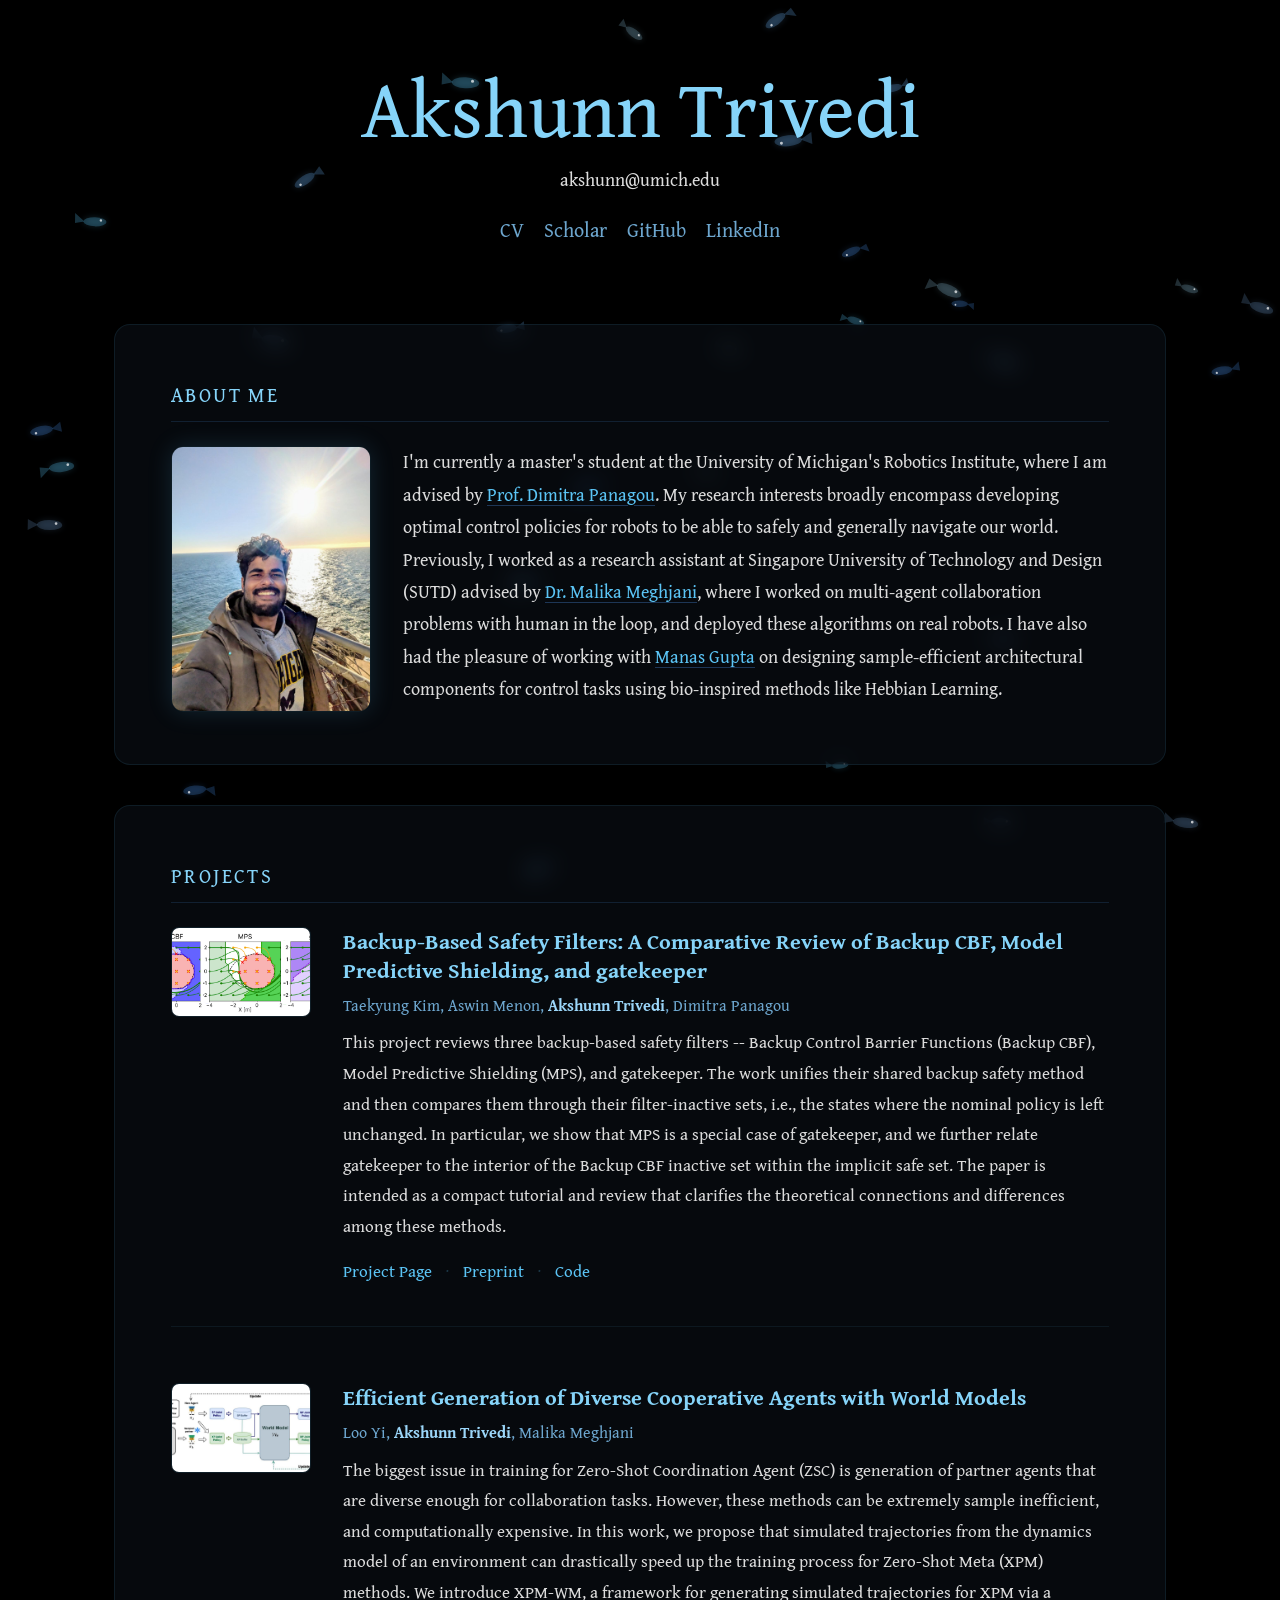
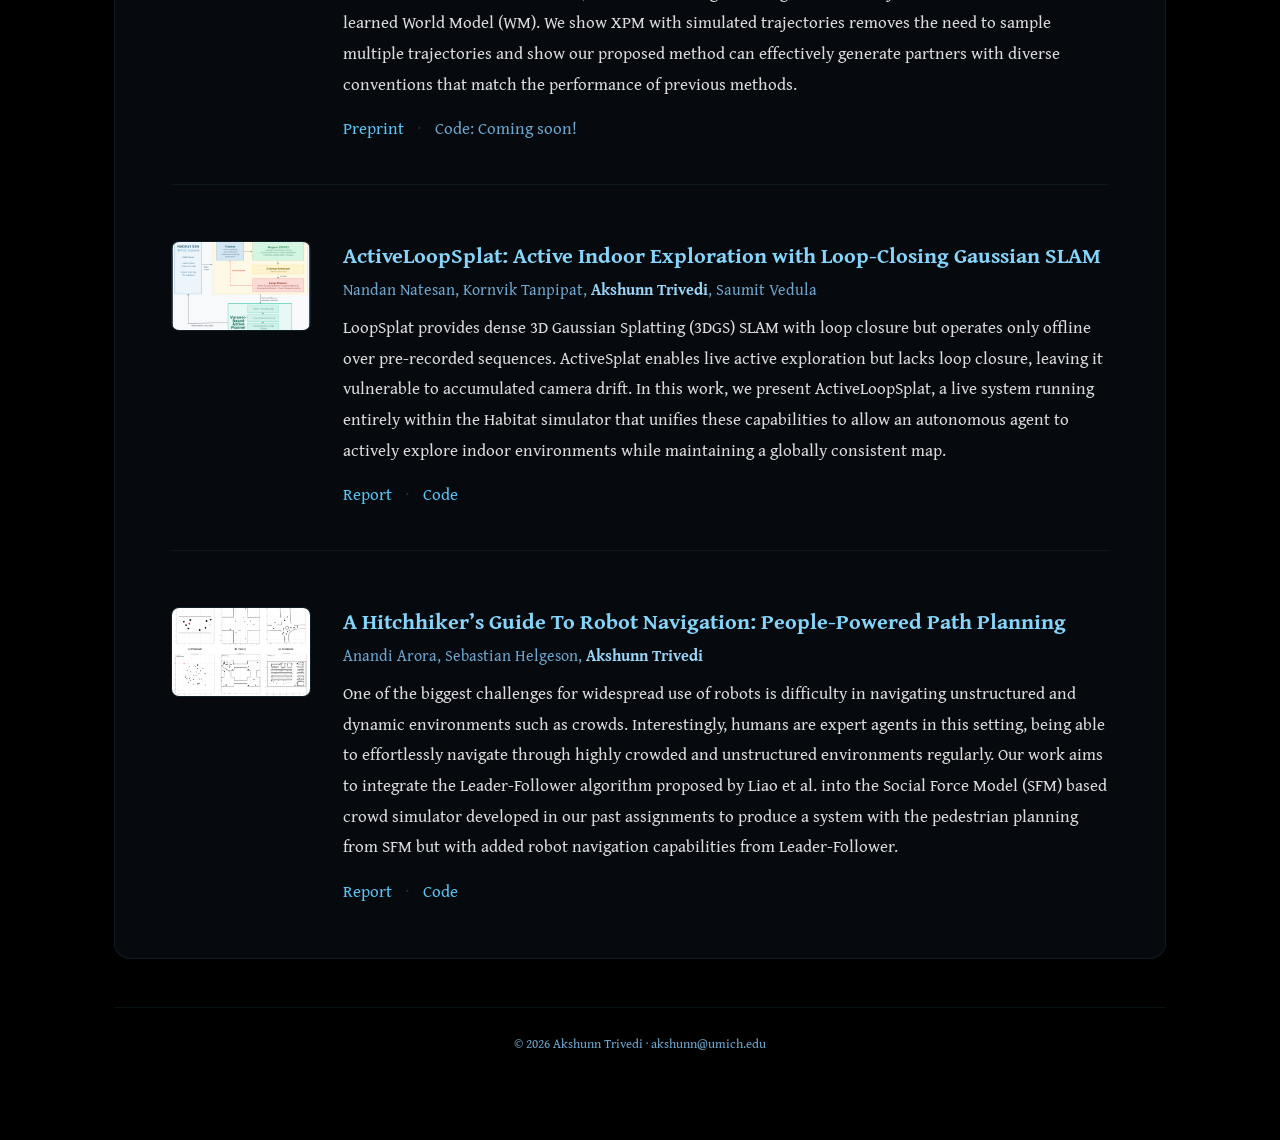
==== index.html @ fb739feb "fix: increasing font size" ====
<!DOCTYPE html>
<html lang="en">

<head>
    <meta charset="UTF-8">
    <meta name="viewport" content="width=device-width, initial-scale=1.0">

    <!-- SEO Meta Tags -->
    <title>Akshunn Trivedi — Robotics Developer</title>
    <meta name="description"
        content="Personal website of Akshunn Trivedi, MS Robotics student at University of Michigan. Research in robust and generalizable robot control">
    <meta name="author" content="Akshunn Trivedi">
    <link rel="canonical" href="https://triakshunn.github.io/">
    <meta property="og:title" content="Akshunn Trivedi — Robotics Developer">
    <meta property="og:description" content="MS Robotics, University of Michigan.">
    <meta property="og:url" content="https://triakshunn.github.io/">
    <meta property="og:type" content="website">

    <!-- Google Fonts: Gentium Book Plus (Serif) & Inter (Sans-Serif fallback) -->
    <link rel="preconnect" href="https://fonts.googleapis.com">
    <link rel="preconnect" href="https://fonts.gstatic.com" crossorigin>
    <link
        href="https://fonts.googleapis.com/css2?family=Gentium+Book+Plus:ital,wght@0,400;0,700;1,400;1,700&family=Inter:wght@400;600&display=swap"
        rel="stylesheet">

    <!-- Font Awesome for social and contact icons -->
    <link rel="stylesheet" href="https://cdnjs.cloudflare.com/ajax/libs/font-awesome/6.4.0/css/all.min.css">

    <!-- Custom CSS Stylesheet -->
    <link rel="stylesheet" href="style.css?v=1.3">
</head>

<body>

    <!-- Interactive Fish Canvas Background -->
    <canvas id="fishCanvas"></canvas>

    <!-- Main Content Container -->
    <div class="container">

        <!-- Header (Name, contact info, social links) -->
        <header id="header-section">
            <h1>Akshunn Trivedi</h1>
            <p class="header-email">
                <a href="mailto:akshunn@umich.edu">akshunn@umich.edu</a>
            </p>
            <div class="header-links">
                <a href="assets/resume.pdf" target="_blank"> CV
                </a>
                <a href="https://scholar.google.com/citations?user=EKPziccAAAAJ&hl=en&authuser=1" target="_blank">
                    Scholar
                </a>
                <a href="https://github.com/triakshunn" target="_blank"> GitHub
                </a>
                <a href="https://www.linkedin.com/in/akshunn-trivedi/" target="_blank"> LinkedIn
                </a>
            </div>
        </header>

        <!-- Main Body Sections -->
        <main>
            <!-- About Me Card -->
            <section id="about" class="card">
                <h2>About Me</h2>
                <div class="bio-content">
                    <div class="bio-photo">
                        <!-- Make sure to place your photo at assets/profile.jpg later -->
                        <img src="assets/figures/profile.jpg" alt="Akshunn Trivedi">
                    </div>
                    <div class="bio-text">
                        <p>
                            I'm currently a master's student at the University of Michigan's Robotics Institute, where I
                            am advised by <a href="https://websites.umich.edu/~dpanagou/" target="_blank">Prof. Dimitra
                                Panagou</a>.
                            My research interests broadly encompass developing optimal control policies for robots to be
                            able to safely and generally navigate our world. Previously, I worked as a research
                            assistant at Singapore University of Technology and Design (SUTD) advised by <a
                                href="https://www.sutd.edu.sg/profile/malika-meghjani/" target="_blank">Dr.
                                Malika Meghjani</a>, where
                            I worked on multi-agent collaboration problems with human in the loop, and deployed these
                            algorithms on real robots. I have also had the pleasure of working with <a
                                href="https://sg.linkedin.com/in/manassingapore" target="_blank">Manas Gupta</a> on
                            designing sample-efficient architectural components for control
                            tasks using bio-inspired methods like Hebbian Learning.
                        </p>
                    </div>
                </div>
            </section>
            <!-- Projects Card -->
            <section id="projects" class="card">
                <h2>Projects</h2>

                <!-- Project 1 -->
                <div class="project-item">
                    <div class="project-media">
                        <img src="assets/figures/safety_filters.png" alt="Backup-Based Safety Filters">
                    </div>
                    <div class="project-details">
                        <div class="project-header">
                            <h3 class="project-title">Backup-Based Safety Filters: A Comparative Review of Backup CBF,
                                Model Predictive Shielding, and gatekeeper</h3>
                            <p class="project-authors">Taekyung Kim, Aswin Menon, <strong>Akshunn Trivedi</strong>,
                                Dimitra Panagou</p>
                        </div>
                        <p class="project-description">
                            This project reviews three backup-based safety filters -- Backup Control Barrier Functions
                            (Backup CBF), Model Predictive Shielding (MPS), and gatekeeper. The work unifies their
                            shared backup safety method and then compares them through their filter-inactive sets, i.e.,
                            the states where the nominal policy is left unchanged. In particular, we show that MPS is a
                            special case of gatekeeper, and we further relate gatekeeper to the interior of the Backup
                            CBF inactive set within the implicit safe set. The paper is intended as a compact tutorial
                            and review that clarifies the theoretical connections and differences among these methods.
                        </p>
                        <div class="project-links">
                            <a href="https://www.taekyung.me/backup-safety-filters" target="_blank">Project Page</a>
                            <span class="separator">&middot;</span>
                            <a href="https://arxiv.org/pdf/2604.02401" target="_blank">Preprint</a>
                            <span class="separator">&middot;</span>
                            <a href="https://github.com/tkkim-robot/safe_control/tree/main/shielding"
                                target="_blank">Code</a>
                        </div>
                    </div>
                </div>

                <!-- Project 2 -->
                <div class="project-item">
                    <div class="project-media">
                        <img src="assets/figures/zsc.png" alt="Zero Shot Coordination">
                    </div>
                    <div class="project-details">
                        <div class="project-header">
                            <h3 class="project-title">Efficient Generation of Diverse Cooperative Agents with World
                                Models</h3>
                            <p class="project-authors">Loo Yi, <strong>Akshunn Trivedi</strong>, Malika Meghjani</p>
                        </div>
                        <p class="project-description">
                            The biggest issue in training for Zero-Shot Coordination Agent (ZSC) is generation of
                            partner agents that are diverse enough for collaboration tasks. However, these methods can
                            be extremely sample inefficient, and computationally expensive. In this work, we propose
                            that simulated trajectories from the dynamics model of an environment can drastically speed
                            up the training process for Zero-Shot Meta (XPM) methods. We introduce XPM-WM, a framework
                            for generating simulated trajectories for XPM via a learned World Model (WM). We show XPM
                            with simulated trajectories removes the need to sample multiple trajectories and show our
                            proposed method can effectively generate partners with diverse conventions that match the
                            performance of previous methods.
                        </p>
                        <div class="project-links">
                            <a href="https://arxiv.org/pdf/2506.07450" target="_blank">Preprint</a>
                            <span class="separator">&middot;</span>
                            <span>Code: Coming soon!</span>
                        </div>
                    </div>
                </div>

                <!-- Project 3 -->
                <div class="project-item">
                    <div class="project-media">
                        <img src="assets/figures/activeloopsplat.png" alt="ActiveLoopSplat">
                    </div>
                    <div class="project-details">
                        <div class="project-header">
                            <h3 class="project-title">ActiveLoopSplat: Active Indoor Exploration with Loop-Closing
                                Gaussian SLAM</h3>
                            <p class="project-authors">Nandan Natesan, Kornvik Tanpipat, <strong>Akshunn
                                    Trivedi</strong>, Saumit Vedula</p>
                        </div>
                        <p class="project-description">
                            LoopSplat provides dense 3D Gaussian Splatting (3DGS) SLAM with loop closure but operates
                            only offline over pre-recorded sequences. ActiveSplat enables live active exploration but
                            lacks loop closure, leaving it vulnerable to accumulated camera drift. In this work, we
                            present ActiveLoopSplat, a live system running entirely within the Habitat simulator that
                            unifies these capabilities to allow an autonomous agent to actively explore indoor
                            environments while maintaining a globally consistent map.
                        </p>
                        <div class="project-links">
                            <a href="assets/activeloopsplat.pdf" target="_blank">Report</a>
                            <span class="separator">&middot;</span>
                            <a href="https://github.com/ROB-530-9-Gaussian-Exploration-Mapping/ActiveLoopSplat"
                                target="_blank">Code</a>
                        </div>
                    </div>
                </div>

                <!-- Project 4 -->
                <div class="project-item">
                    <div class="project-media">
                        <img src="assets/figures/people_powered_planning.png" alt="People Powered Path Planning">
                    </div>
                    <div class="project-details">
                        <div class="project-header">
                            <h3 class="project-title">A Hitchhiker’s Guide To Robot Navigation: People-Powered Path
                                Planning</h3>
                            <p class="project-authors">Anandi Arora, Sebastian Helgeson, <strong>Akshunn
                                    Trivedi</strong></p>
                        </div>
                        <p class="project-description">
                            One of the biggest challenges for widespread use of robots is difficulty in navigating
                            unstructured and dynamic environments such as crowds. Interestingly, humans are expert
                            agents in this setting, being able to effortlessly navigate through highly crowded and
                            unstructured environments regularly. Our work aims to integrate the Leader-Follower
                            algorithm proposed by Liao et al. into the Social Force Model (SFM) based crowd simulator
                            developed in our past assignments to produce a system with the pedestrian planning from SFM
                            but with added robot navigation capabilities from Leader-Follower.
                        </p>
                        <div class="project-links">
                            <a href="assets/hgrn.pdf" target="_blank">Report</a>
                            <span class="separator">&middot;</span>
                            <a href="https://github.com/triakshunn/People-Powered-Path-Planning"
                                target="_blank">Code</a>
                        </div>
                    </div>
                </div>

            </section>



            <!-- Footer (Copyright, contact info) -->
            <footer id="footer-section">
                <p>&copy; 2026 Akshunn Trivedi &middot; <a href="mailto:akshunn@umich.edu">akshunn@umich.edu</a></p>
            </footer>


    </div>

    <!-- Interactive Canvas Animation Script -->
    <script src="fish.js"></script>
</body>

</html>
---- style.css ----
/* ==========================================================================
   Design System & Global Variables
   ========================================================================== */
:root {
    /* Color Palette - "Ezyang's Blog" Dark Scheme */
    --bg: #000000;
    --card-bg: rgba(15, 20, 30, 0.45);
    /* Subtle translucent background for cards */
    --card-border: rgba(91, 196, 245, 0.1);
    /* Subtle sky-blue boundary */
    --accent: #86d4f9;
    /* Luminous sky blue accent */
    --accent-glow: #9bd6f9;
    /* Lighter sky blue for highlights */
    --text-primary: #dcdcdc;
    /* Soft readable light gray text */
    --text-secondary: #6da6ce;
    /* Slate-blueish secondary text */
    --link: #5bc4f5;
    /* Primary link color */
    --link-hover: #a5e3ff;
    /* Hover link color */
}

/* ==========================================================================
   Base Elements
   ========================================================================== */
* {
    box-sizing: border-box;
    margin: 0;
    padding: 0;
}

body {
    background-color: var(--bg);
    color: var(--text-primary);
    font-family: 'Gentium Book Plus', 'Gentium Book Basic', Georgia, serif;
    font-size: 18px;
    font-weight: 200;
    line-height: 1.8;
    overflow-x: hidden;
    /* Prevent horizontal scrolling */
}

/* All main content sits above the canvas background */
body>*:not(canvas) {
    position: relative;
    z-index: 1;
}

/* Link Aesthetics */
a {
    color: var(--link);
    text-decoration: underline;
    text-decoration-color: rgba(84, 158, 255, 0.3);
    text-underline-offset: 4px;
    transition: color 0.2s ease, text-decoration-color 0.2s ease;
}

a:hover {
    color: var(--link-hover);
    text-decoration-color: var(--link-hover);
}

/* ==========================================================================
   Layout System
   ========================================================================== */
.container {
    max-width: 1100px;
    margin: 0 auto;
    padding: 60px 24px;
}

/* Glassmorphism Cards */
.card {
    background: var(--card-bg);
    border: 1px solid var(--card-border);
    border-radius: 16px;
    backdrop-filter: blur(12px);
    -webkit-backdrop-filter: blur(12px);
    /* Safari support */
    padding: 52px 56px;
    margin-bottom: 40px;
    box-shadow: 0 4px 24px 0 rgba(0, 0, 0, 0.2);
    transition: border-color 0.3s ease, box-shadow 0.3s ease;
}

.card:hover {
    border-color: rgba(84, 158, 255, 0.25);
    box-shadow: 0 8px 32px 0 rgba(84, 158, 255, 0.05);
}

/* Typography Headings */
h1 {
    font-family: 'Gentium Book Plus', 'Gentium Book Basic', Georgia, serif;
    font-size: clamp(56px, 8vw, 80px);
    font-weight: 400;
    color: var(--accent);
    line-height: 1.2;
    margin-bottom: 8px;
}

h2 {
    font-family: 'Gentium Book Plus', 'Gentium Book Basic', Georgia, serif;
    font-size: 20px;
    font-weight: 400;
    letter-spacing: 0.12em;
    text-transform: uppercase;
    color: var(--accent);
    margin-bottom: 24px;
    border-bottom: 1px solid rgba(84, 158, 255, 0.15);
    padding-bottom: 8px;
}

/* ==========================================================================
   Header Section Styles
   ========================================================================== */
#header-section {
    text-align: center;
    margin-bottom: 56px;
    padding-bottom: 20px;
}


.header-email {
    font-size: 18px;
    margin-bottom: 16px;
}

.header-email a {
    color: var(--text-primary);
    text-decoration: none;
    transition: color 0.2s ease;
}

.header-email a:hover {
    color: var(--accent);
    text-decoration: underline;
}


.header-links {
    font-family: 'Gentium Book Plus', 'Gentium Book Basic', Georgia, serif;
    font-size: 20px;
    color: var(--text-secondary);
    display: flex;
    justify-content: center;
    align-items: center;
    gap: 20px;
    flex-wrap: wrap;
    /* Add this line for mobile wrapping */
}

.header-links a {
    color: var(--text-secondary);
    /* Softer color by default */
    text-decoration: none;
    font-weight: 400;
    transition: color 0.2s ease;
}

.header-links a:hover {
    color: var(--accent);
    /* Sky blue on hover */
    text-decoration: underline;
}

/* ==========================================================================
   Bio Section Styles
   ========================================================================== */
.bio-content {
    display: flex;
    gap: 32px;
    align-items: flex-start;
}

.bio-photo {
    flex-shrink: 0;
    width: 200px;
}

.bio-photo img {
    width: 100%;
    height: auto;
    border-radius: 12px;
    border: 1px solid var(--card-border);
    box-shadow: 0 0 24px rgba(91, 196, 245, 0.15);
    display: block;
}

.bio-text {
    flex-grow: 1;
    display: flex;
    flex-direction: column;
    gap: 16px;
}

/* Responsive adjustments for smaller screens */
@media (max-width: 700px) {
    .bio-content {
        flex-direction: column;
        align-items: center;
        text-align: center;
    }

    .bio-photo {
        width: 180px;
        margin-bottom: 8px;
    }
}

/* ==========================================================================
   Footer Section Styles
   ========================================================================== */
#footer-section {
    text-align: center;
    margin-top: 48px;
    padding: 24px 0;
    font-family: 'Gentium Book Plus', 'Gentium Book Basic', Georgia, serif;
    font-size: 13px;
    color: var(--text-secondary);
    border-top: 1px solid rgba(91, 196, 245, 0.08);
}

#footer-section a {
    color: var(--text-secondary);
    text-decoration: none;
}

#footer-section a:hover {
    color: var(--accent);
    text-decoration: underline;
}

/* ==========================================================================
   Background Canvas Setup
   ========================================================================== */
#fishCanvas {
    position: fixed;
    top: 0;
    left: 0;
    width: 100vw;
    height: 100vh;
    z-index: 0;
    pointer-events: none;
    /* Let mouse clicks pass through to the links below */
}

/* ==========================================================================
   Projects Section Styles (Updated Layout)
   ========================================================================== */
.project-item {
    display: flex;
    gap: 32px;
    /* Increased horizontal gap between image and text */
    margin-bottom: 56px;
    padding-bottom: 40px;
    border-bottom: 1px solid rgba(91, 196, 245, 0.08);
}

.project-item:last-of-type {
    margin-bottom: 0;
    padding-bottom: 0;
    border-bottom: none;
}

/* Left side media box (for images/gifs) */
.project-media {
    flex-shrink: 0;
    width: 140px;
    height: 90px;
    border-radius: 8px;
    overflow: hidden;
    border: 1px solid var(--card-border);
    background: rgba(91, 196, 245, 0.02);
    display: flex;
    align-items: center;
    justify-content: center;
}

.project-media img,
.project-media video {
    width: 100%;
    height: 100%;
    object-fit: cover;
}

.project-media-placeholder {
    font-size: 20px;
    color: rgba(91, 196, 245, 0.2);
}

/* Right side content details */
.project-details {
    flex-grow: 1;
}

.project-header {
    margin-bottom: 8px;
}

.project-title {
    font-family: 'Gentium Book Plus', 'Gentium Book Basic', Georgia, serif;
    font-size: 22px;
    font-weight: 700;
    color: var(--accent);
    line-height: 1.3;
}

.project-authors {
    font-size: 16px;
    color: var(--text-secondary);
    margin-top: 6px;
}

/* Sky-blue highlight for your name in papers */
.project-authors strong {
    color: var(--accent-glow);
    font-weight: 700;
}

.project-description {
    font-size: 17px;
    color: var(--text-primary);
    margin-bottom: 14px;
}

/* Links row with Flexbox spacing */
.project-links {
    font-family: 'Gentium Book Plus', 'Gentium Book Basic', Georgia, serif;
    font-size: 17px;
    color: var(--text-secondary);
    display: flex;
    align-items: center;
    gap: 14px;
    /* Clear horizontal gap between links and dots */
}

.project-links a {
    color: var(--link);
    text-decoration: none;
}

.project-links a:hover {
    color: var(--link-hover);
    text-decoration: underline;
}

.project-links .separator {
    color: rgba(91, 196, 245, 0.25);
    /* Subtle color for the dots */
}

/* Responsive formatting for mobile layout */
@media (max-width: 600px) {
    .project-item {
        flex-direction: column;
        gap: 16px;
    }

    .project-media {
        width: 100%;
        height: 140px;
    }
}
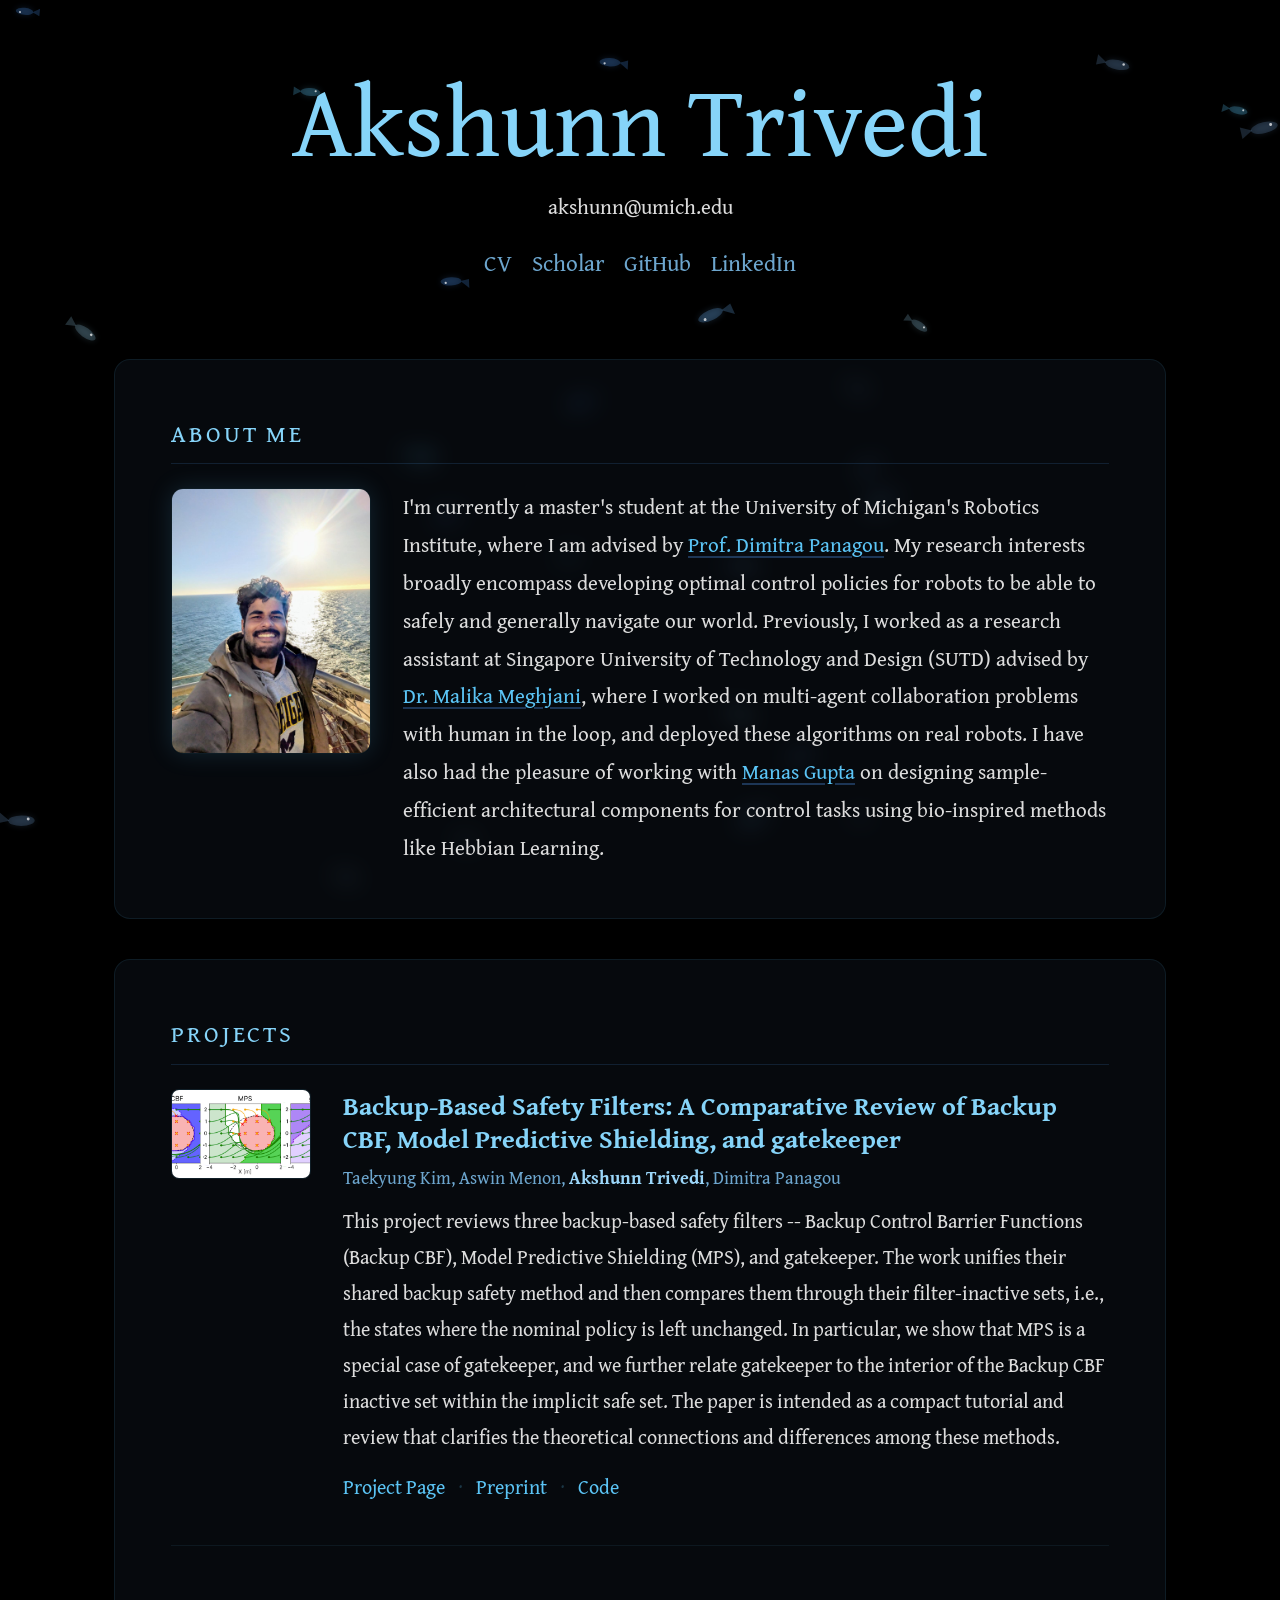
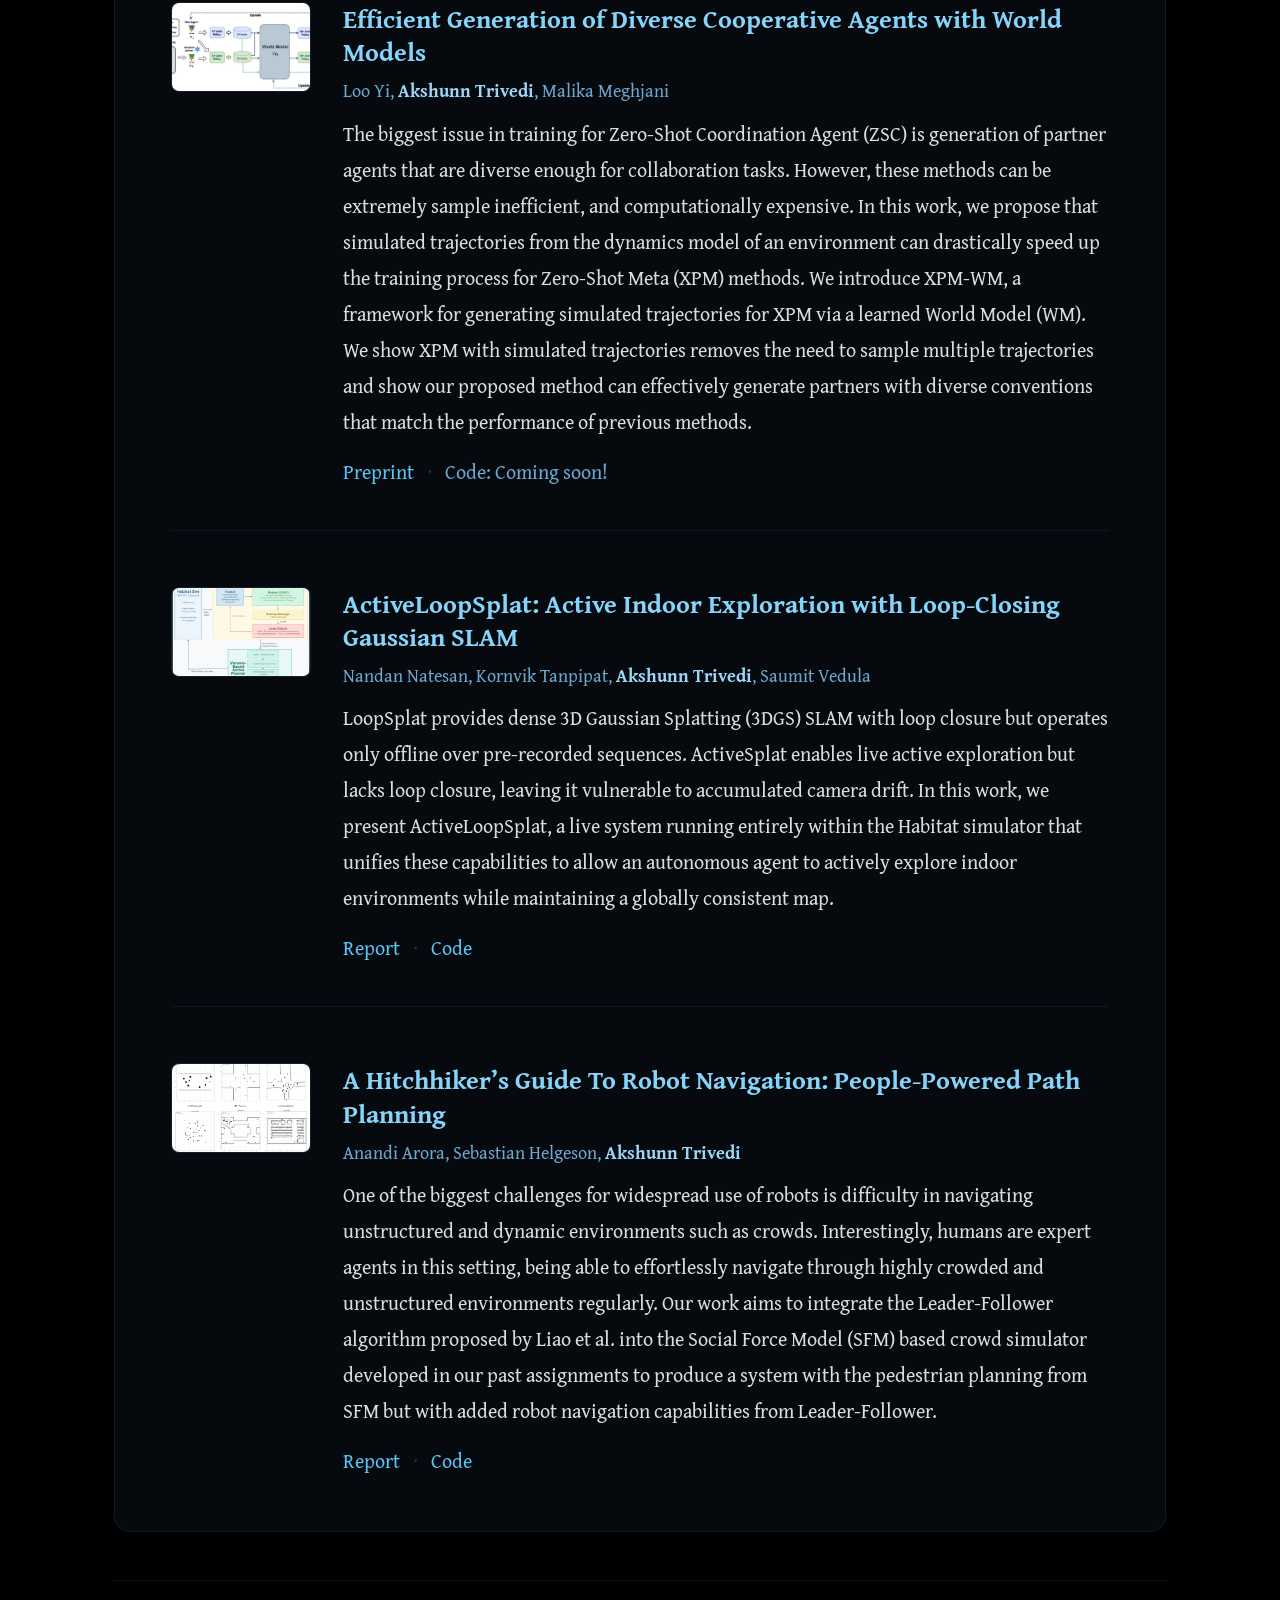
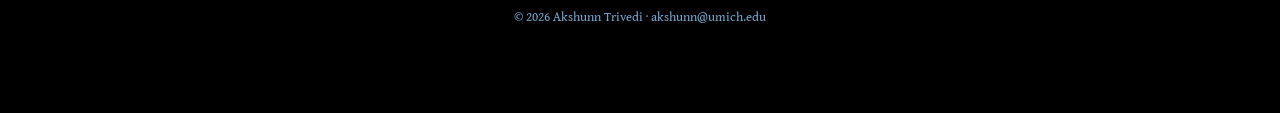
==== commit f925204e: "fix: increased font size" ====
--- a/index.html
+++ b/index.html
@@ -27,7 +27,7 @@
     <link rel="stylesheet" href="https://cdnjs.cloudflare.com/ajax/libs/font-awesome/6.4.0/css/all.min.css">
 
     <!-- Custom CSS Stylesheet -->
-    <link rel="stylesheet" href="style.css?v=1.3">
+    <link rel="stylesheet" href="style.css?v=1.4">
 </head>
 
 <body>
--- a/style.css
+++ b/style.css
@@ -35,7 +35,7 @@
     background-color: var(--bg);
     color: var(--text-primary);
     font-family: 'Gentium Book Plus', 'Gentium Book Basic', Georgia, serif;
-    font-size: 18px;
+    font-size: 21px;
     font-weight: 200;
     line-height: 1.8;
     overflow-x: hidden;
@@ -93,7 +93,7 @@
 /* Typography Headings */
 h1 {
     font-family: 'Gentium Book Plus', 'Gentium Book Basic', Georgia, serif;
-    font-size: clamp(56px, 8vw, 80px);
+    font-size: clamp(68px, 9vw, 100px);
     font-weight: 400;
     color: var(--accent);
     line-height: 1.2;
@@ -102,7 +102,7 @@
 
 h2 {
     font-family: 'Gentium Book Plus', 'Gentium Book Basic', Georgia, serif;
-    font-size: 20px;
+    font-size: 24px;
     font-weight: 400;
     letter-spacing: 0.12em;
     text-transform: uppercase;
@@ -123,7 +123,7 @@
 
 
 .header-email {
-    font-size: 18px;
+    font-size: 21px;
     margin-bottom: 16px;
 }
 
@@ -141,7 +141,7 @@
 
 .header-links {
     font-family: 'Gentium Book Plus', 'Gentium Book Basic', Georgia, serif;
-    font-size: 20px;
+    font-size: 23px;
     color: var(--text-secondary);
     display: flex;
     justify-content: center;
@@ -301,14 +301,14 @@
 
 .project-title {
     font-family: 'Gentium Book Plus', 'Gentium Book Basic', Georgia, serif;
-    font-size: 22px;
+    font-size: 26px;
     font-weight: 700;
     color: var(--accent);
     line-height: 1.3;
 }
 
 .project-authors {
-    font-size: 16px;
+    font-size: 18px;
     color: var(--text-secondary);
     margin-top: 6px;
 }
@@ -320,7 +320,7 @@
 }
 
 .project-description {
-    font-size: 17px;
+    font-size: 20px;
     color: var(--text-primary);
     margin-bottom: 14px;
 }
@@ -328,7 +328,7 @@
 /* Links row with Flexbox spacing */
 .project-links {
     font-family: 'Gentium Book Plus', 'Gentium Book Basic', Georgia, serif;
-    font-size: 17px;
+    font-size: 20px;
     color: var(--text-secondary);
     display: flex;
     align-items: center;
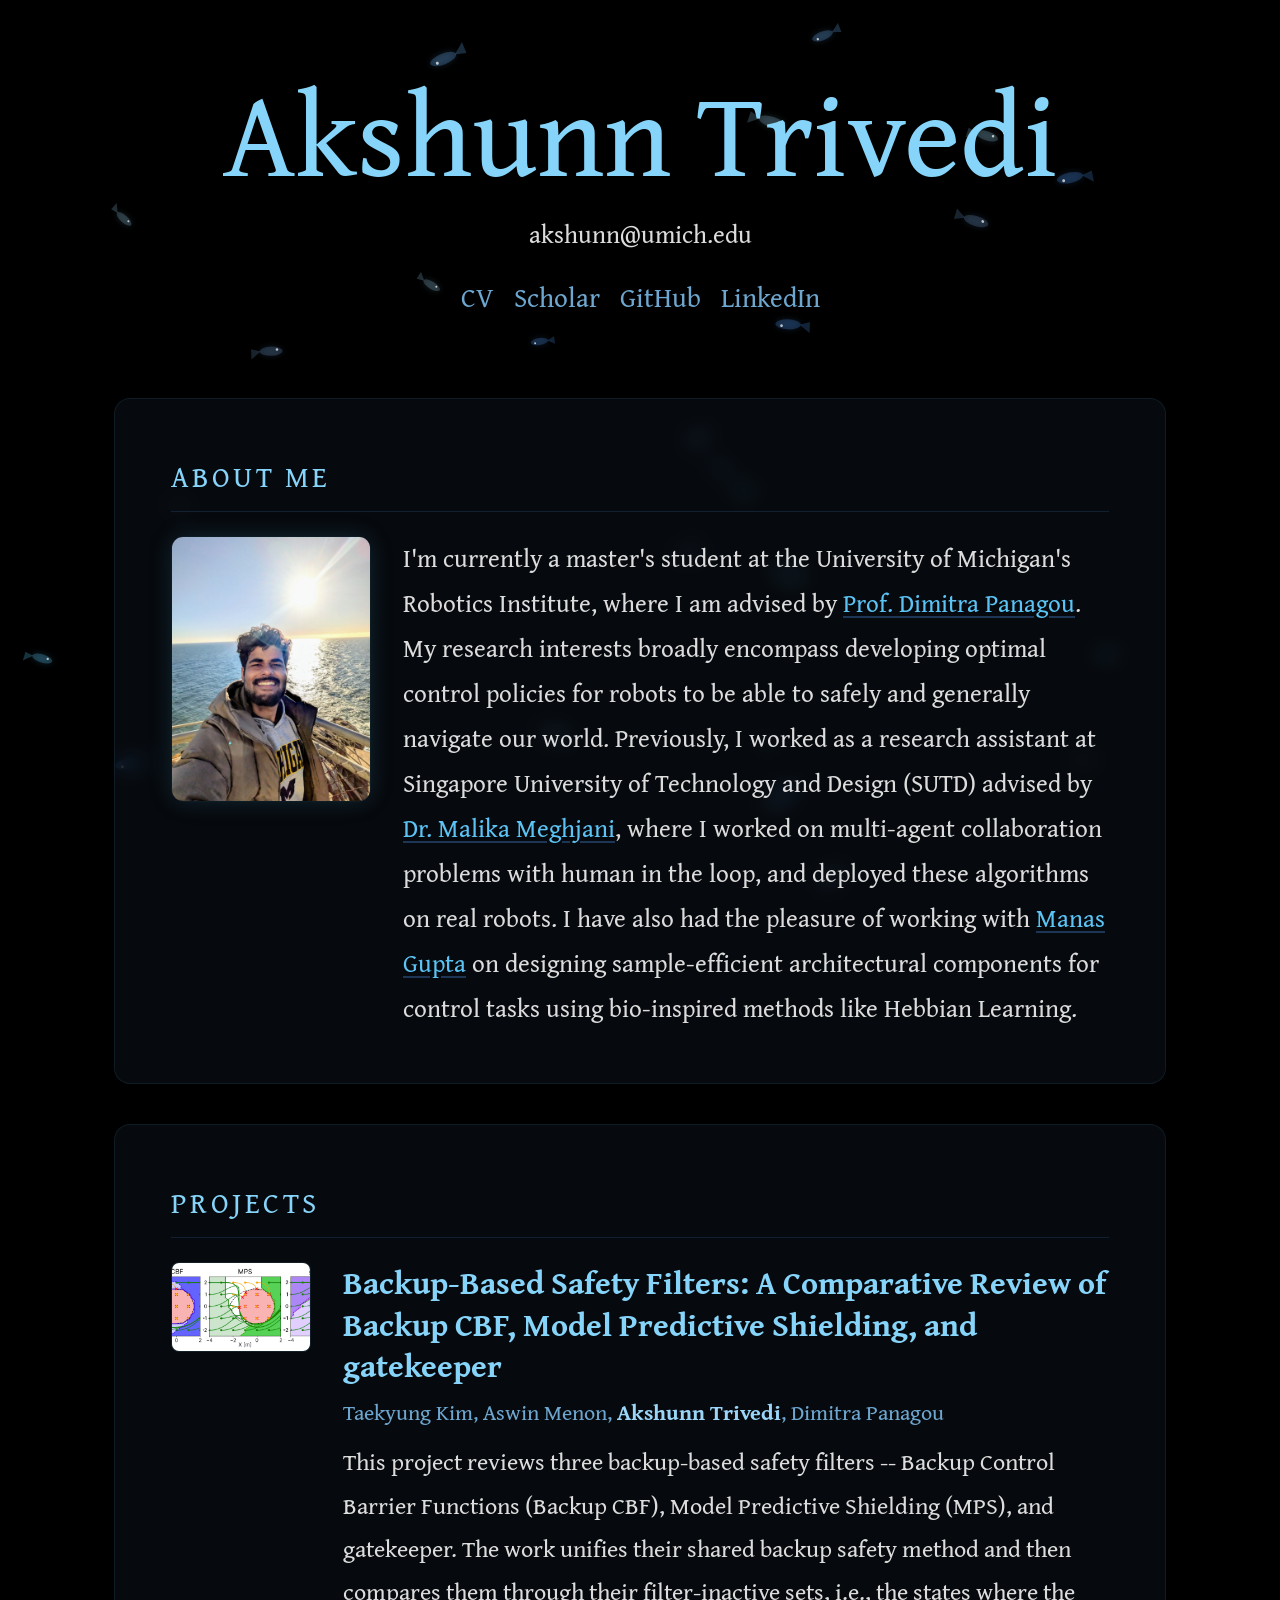
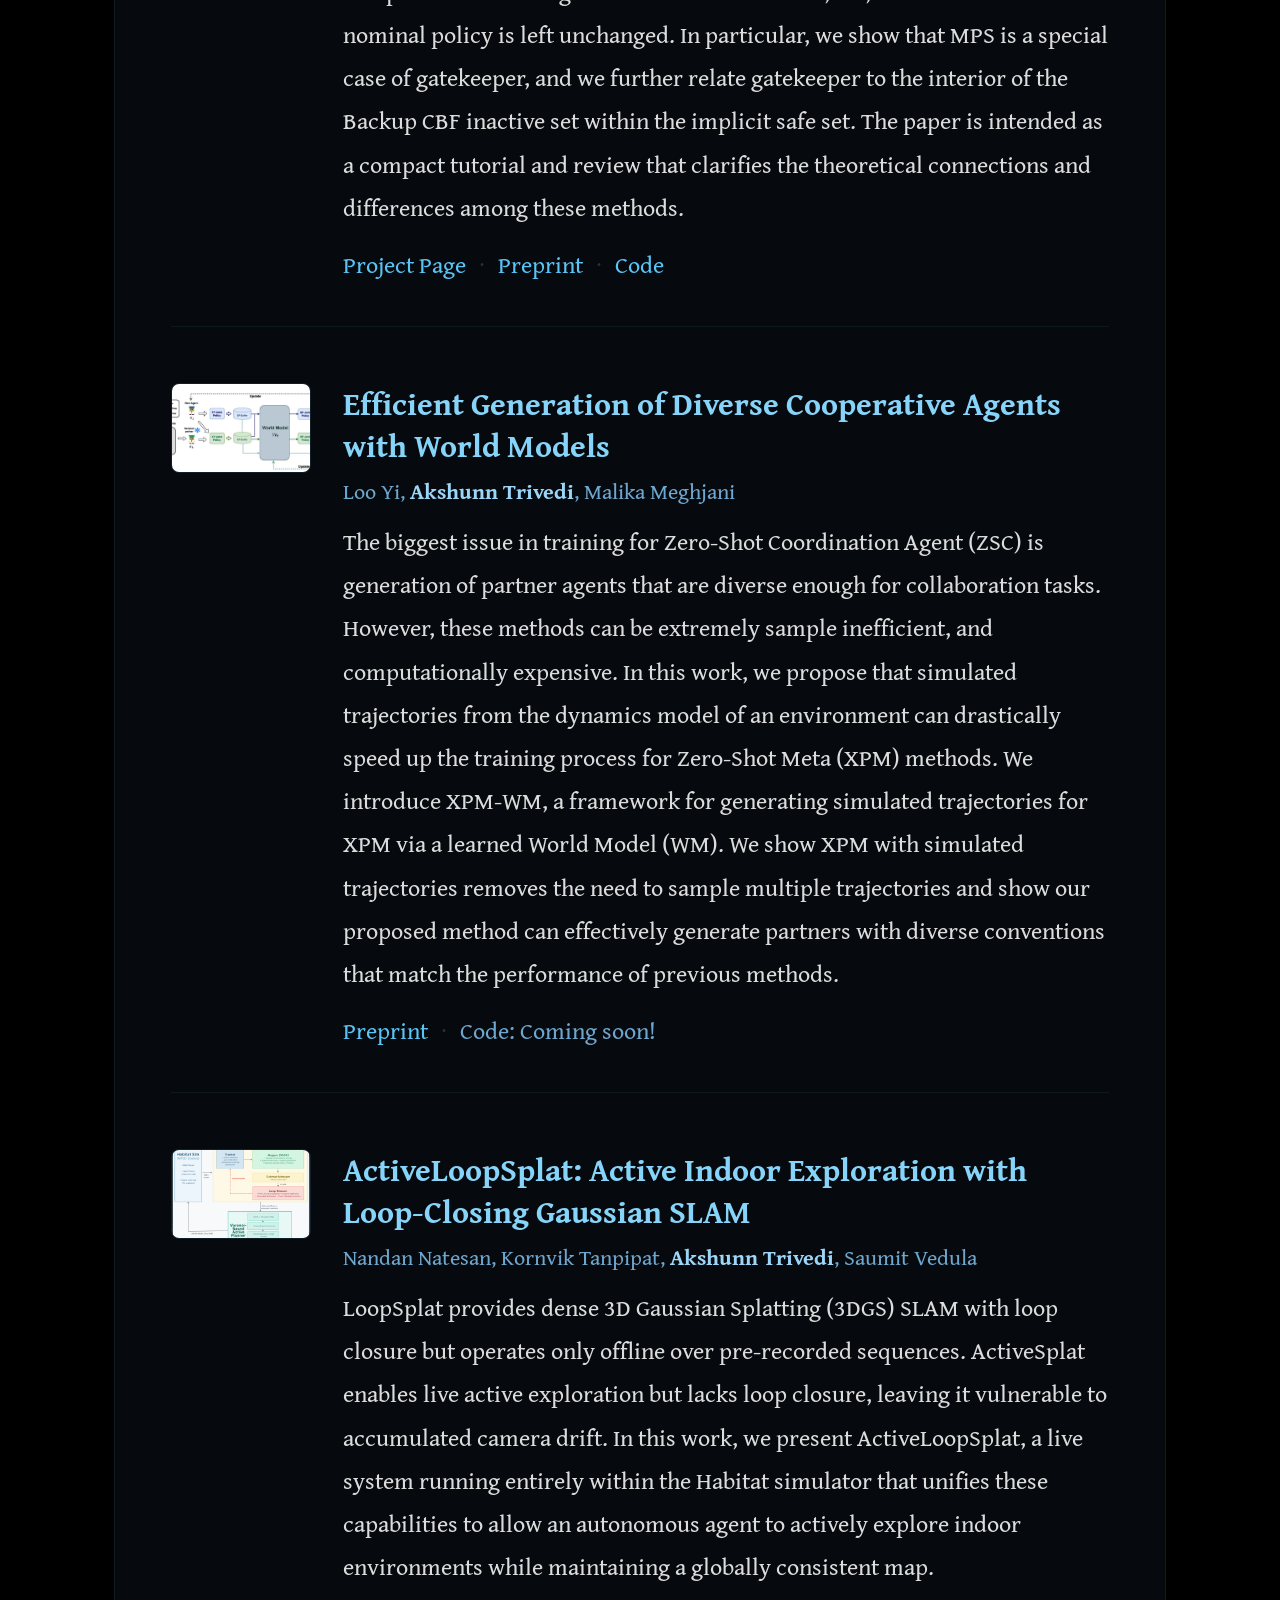
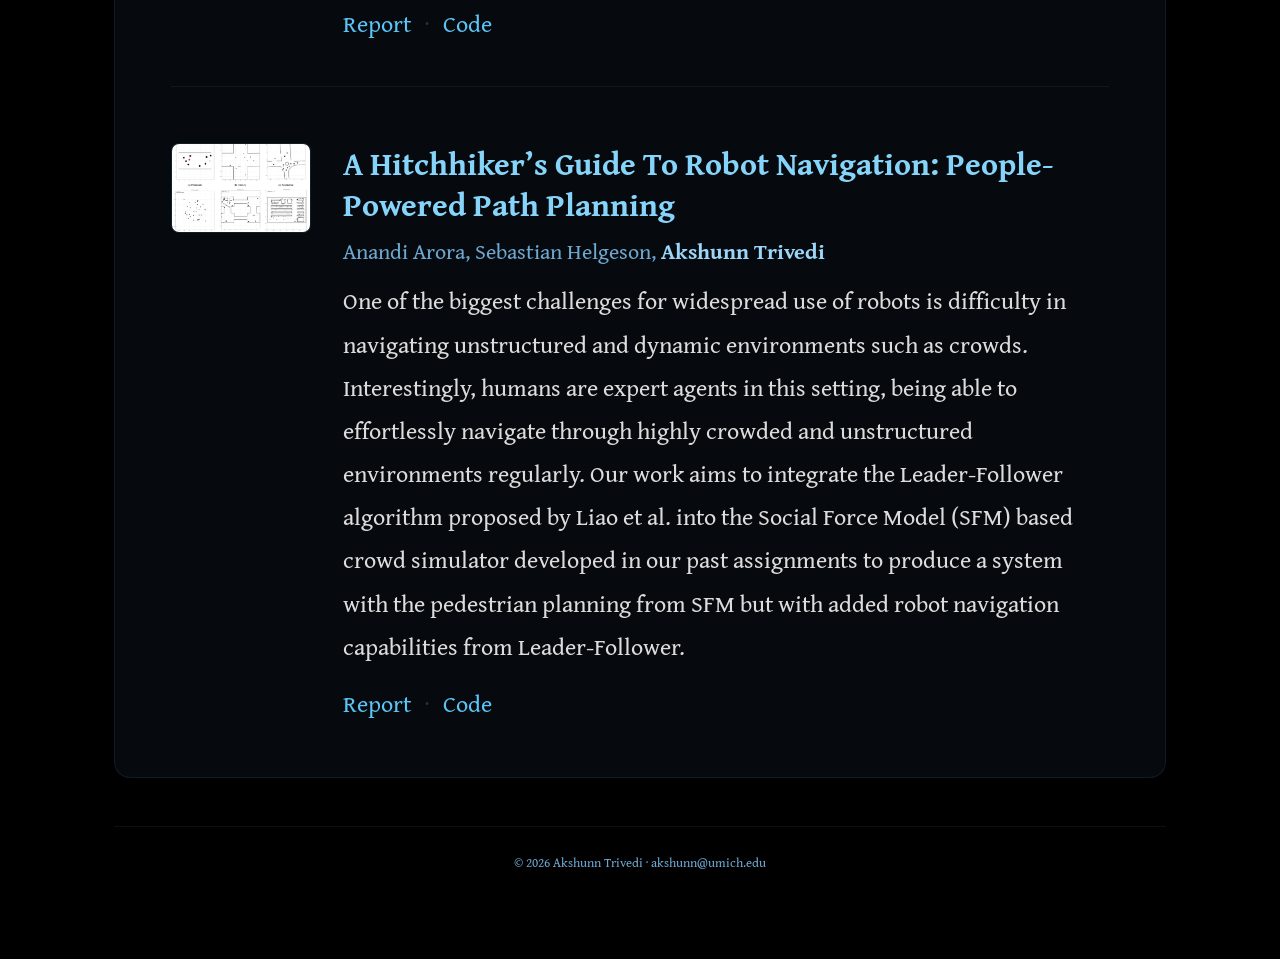
==== commit 10c29305: "fix: bigger fonts" ====
--- a/index.html
+++ b/index.html
@@ -27,7 +27,7 @@
     <link rel="stylesheet" href="https://cdnjs.cloudflare.com/ajax/libs/font-awesome/6.4.0/css/all.min.css">
 
     <!-- Custom CSS Stylesheet -->
-    <link rel="stylesheet" href="style.css?v=1.4">
+    <link rel="stylesheet" href="style.css?v=1.5">
 </head>
 
 <body>
--- a/style.css
+++ b/style.css
@@ -35,7 +35,7 @@
     background-color: var(--bg);
     color: var(--text-primary);
     font-family: 'Gentium Book Plus', 'Gentium Book Basic', Georgia, serif;
-    font-size: 21px;
+    font-size: 25px;
     font-weight: 200;
     line-height: 1.8;
     overflow-x: hidden;
@@ -93,7 +93,7 @@
 /* Typography Headings */
 h1 {
     font-family: 'Gentium Book Plus', 'Gentium Book Basic', Georgia, serif;
-    font-size: clamp(68px, 9vw, 100px);
+    font-size: clamp(80px, 10vw, 120px);
     font-weight: 400;
     color: var(--accent);
     line-height: 1.2;
@@ -102,7 +102,7 @@
 
 h2 {
     font-family: 'Gentium Book Plus', 'Gentium Book Basic', Georgia, serif;
-    font-size: 24px;
+    font-size: 29px;
     font-weight: 400;
     letter-spacing: 0.12em;
     text-transform: uppercase;
@@ -123,7 +123,7 @@
 
 
 .header-email {
-    font-size: 21px;
+    font-size: 25px;
     margin-bottom: 16px;
 }
 
@@ -141,7 +141,7 @@
 
 .header-links {
     font-family: 'Gentium Book Plus', 'Gentium Book Basic', Georgia, serif;
-    font-size: 23px;
+    font-size: 27px;
     color: var(--text-secondary);
     display: flex;
     justify-content: center;
@@ -301,14 +301,14 @@
 
 .project-title {
     font-family: 'Gentium Book Plus', 'Gentium Book Basic', Georgia, serif;
-    font-size: 26px;
+    font-size: 32px;
     font-weight: 700;
     color: var(--accent);
     line-height: 1.3;
 }
 
 .project-authors {
-    font-size: 18px;
+    font-size: 22px;
     color: var(--text-secondary);
     margin-top: 6px;
 }
@@ -320,7 +320,7 @@
 }
 
 .project-description {
-    font-size: 20px;
+    font-size: 24px;
     color: var(--text-primary);
     margin-bottom: 14px;
 }
@@ -328,7 +328,7 @@
 /* Links row with Flexbox spacing */
 .project-links {
     font-family: 'Gentium Book Plus', 'Gentium Book Basic', Georgia, serif;
-    font-size: 20px;
+    font-size: 24px;
     color: var(--text-secondary);
     display: flex;
     align-items: center;
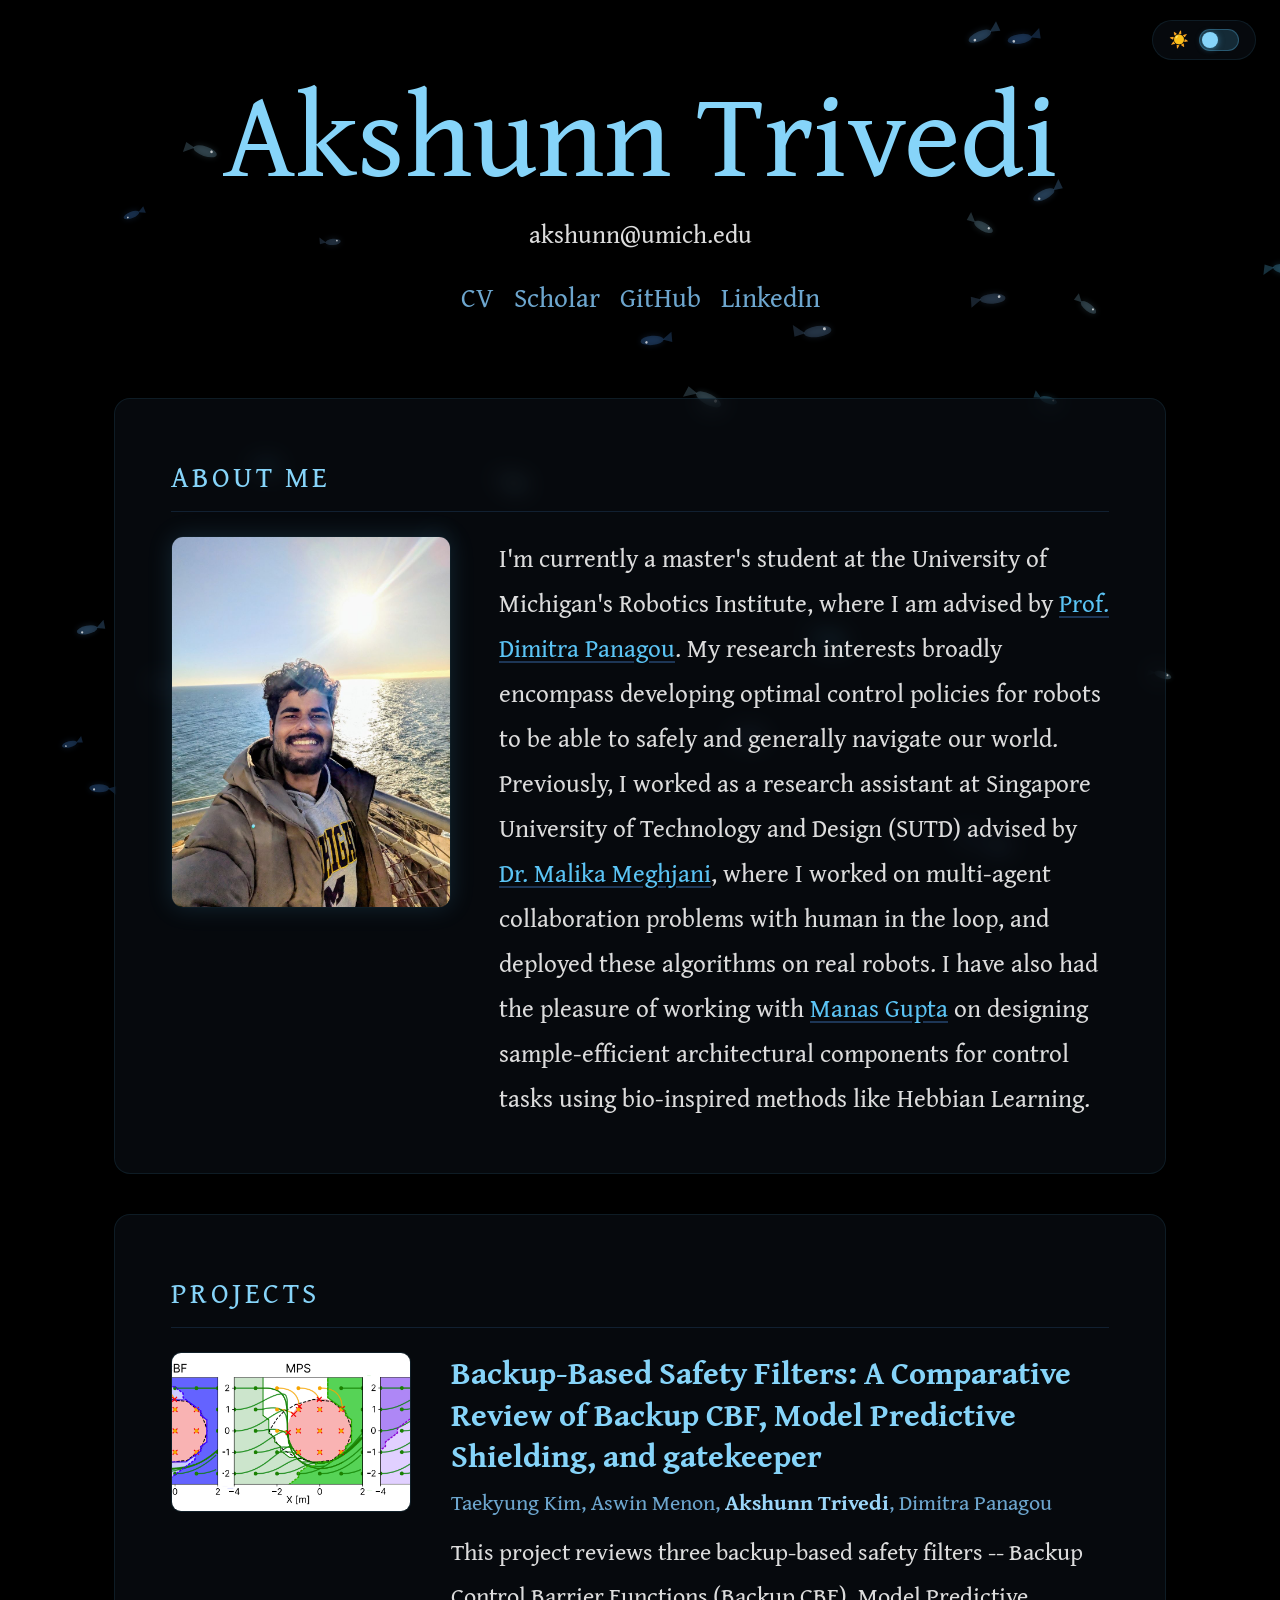
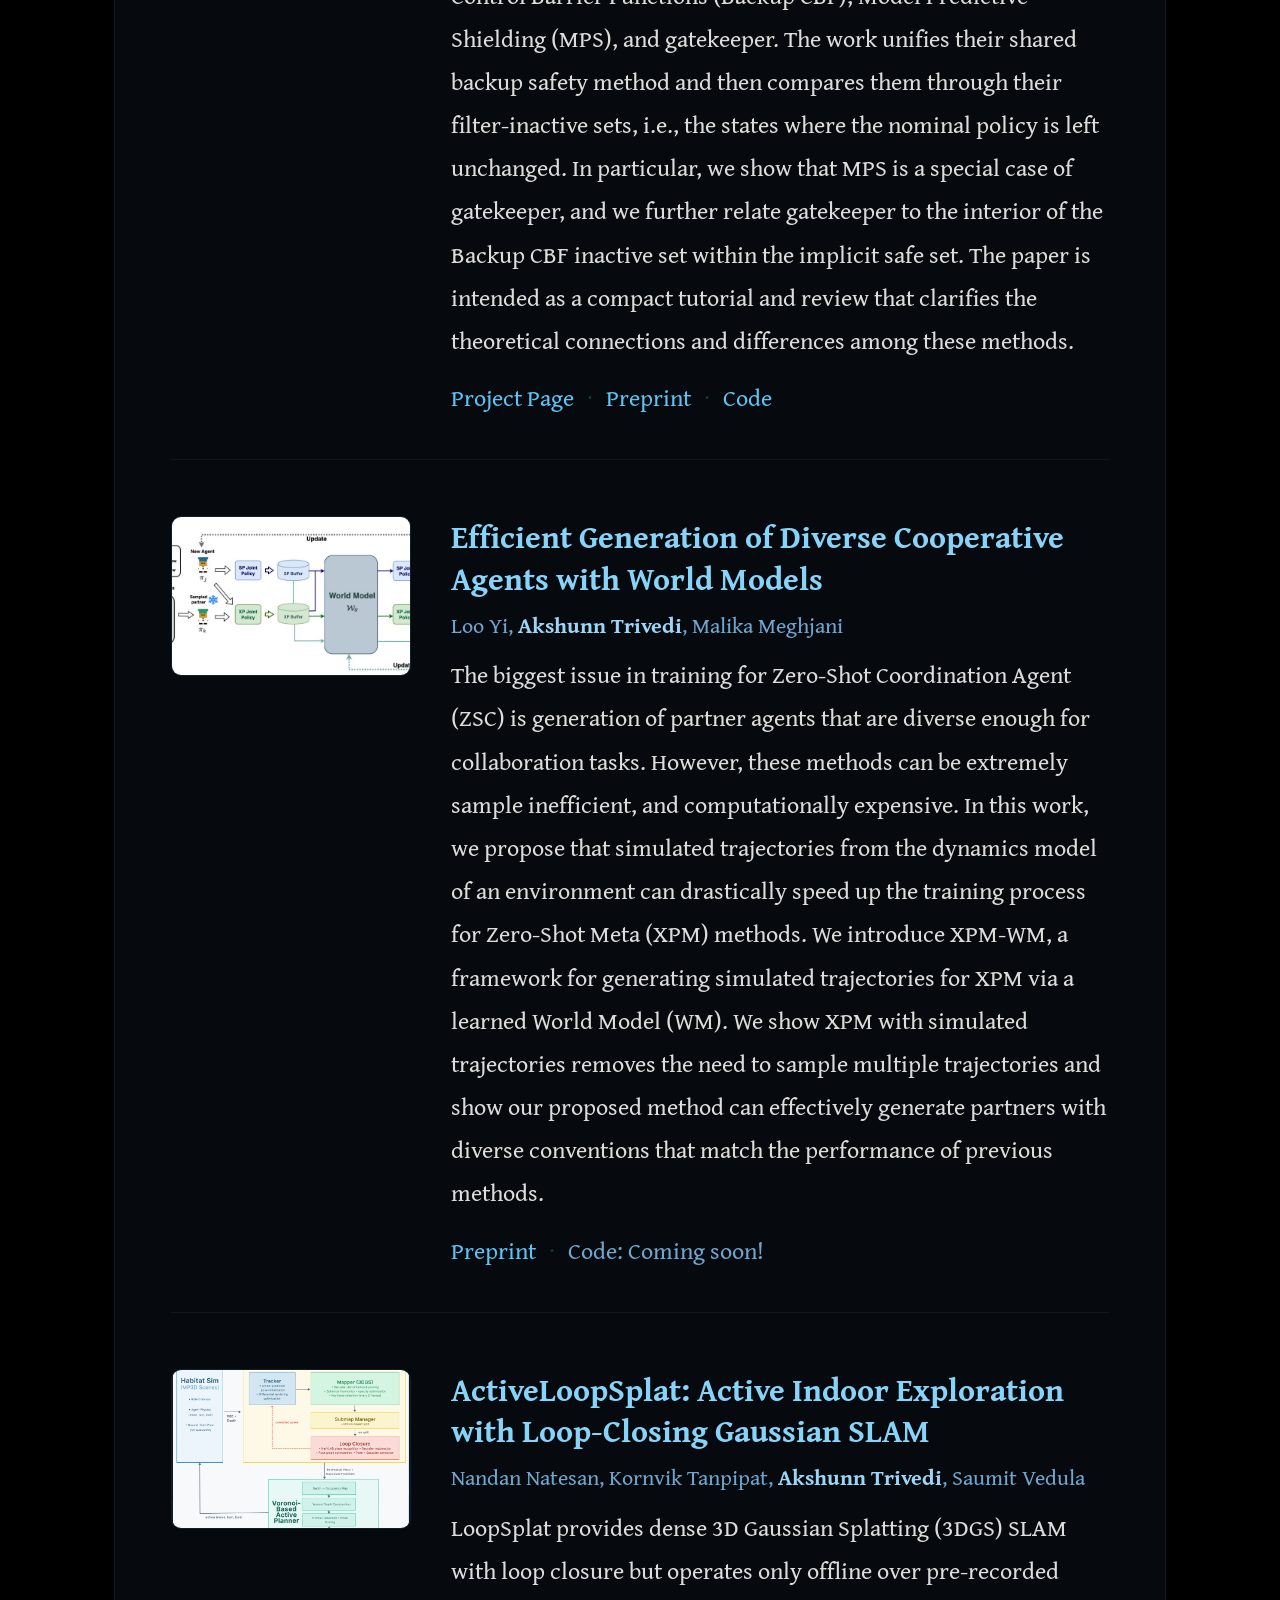
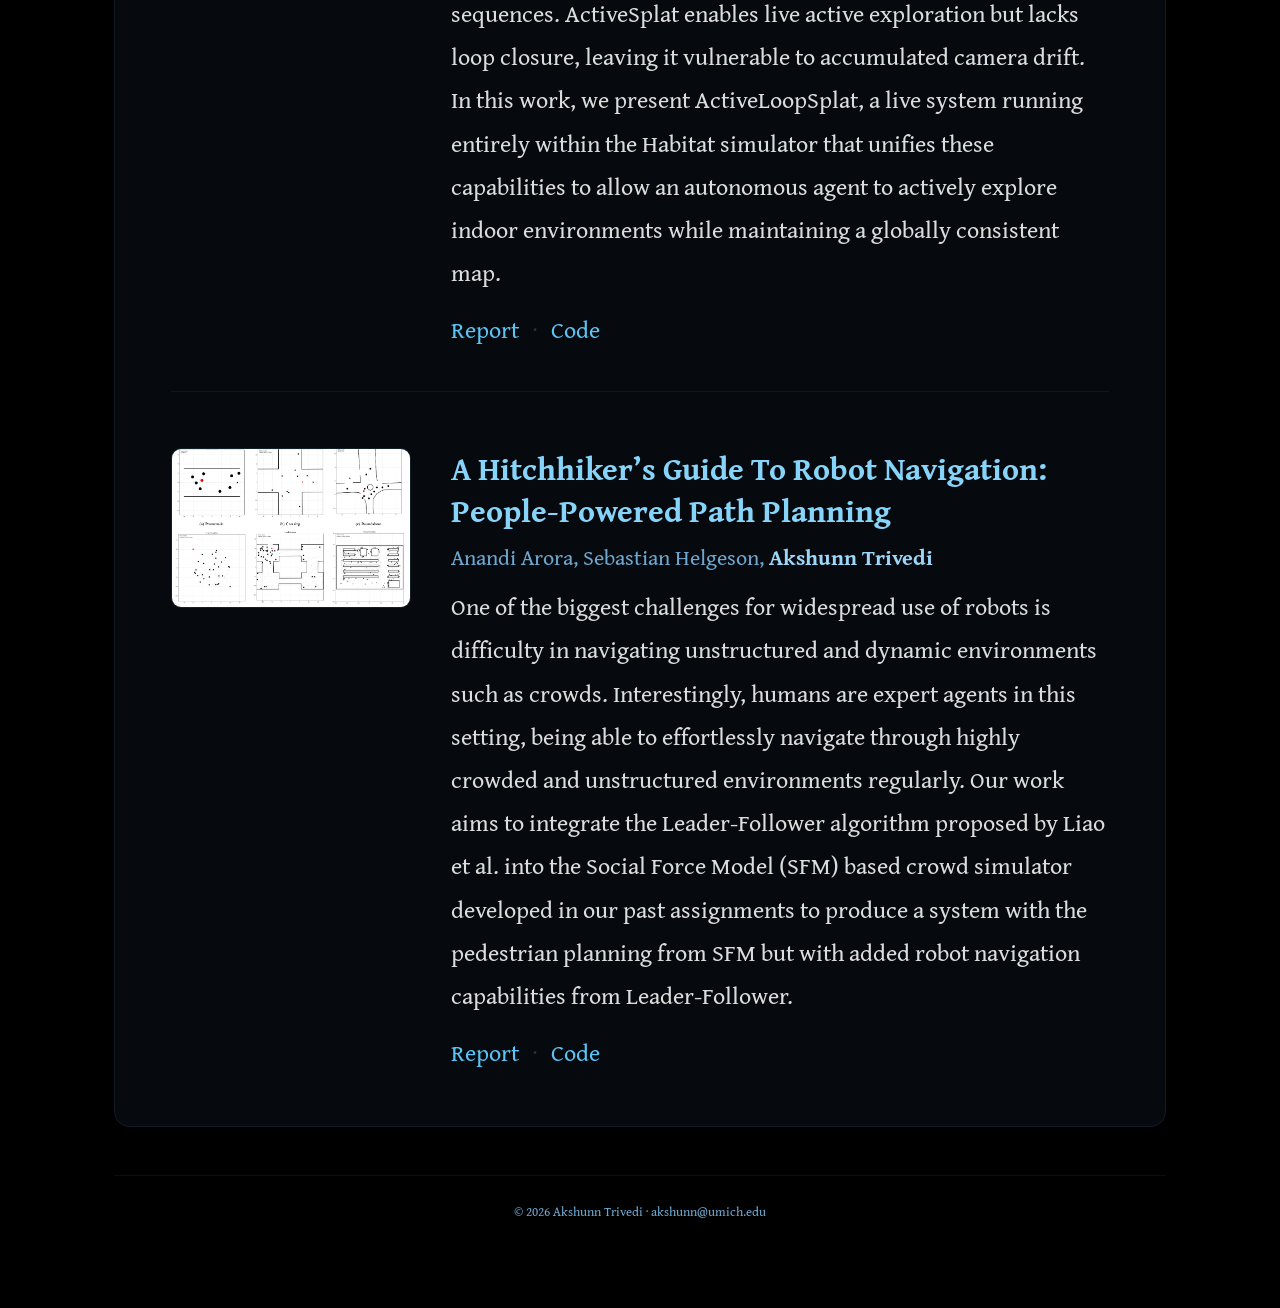
==== commit 76fc798e: "feat: added night/day mode and fix:increased figure sizes" ====
--- a/index.html
+++ b/index.html
@@ -27,10 +27,18 @@
     <link rel="stylesheet" href="https://cdnjs.cloudflare.com/ajax/libs/font-awesome/6.4.0/css/all.min.css">
 
     <!-- Custom CSS Stylesheet -->
-    <link rel="stylesheet" href="style.css?v=1.5">
+    <link rel="stylesheet" href="style.css?v=1.8">
 </head>
 
 <body>
+
+    <!-- Theme Toggle Switch (fixed top-right) -->
+    <button id="theme-toggle" aria-label="Toggle light/dark mode" title="Toggle light/dark mode">
+        <span class="toggle-icon" id="toggle-icon">☀️</span>
+        <div class="toggle-track">
+            <div class="toggle-thumb"></div>
+        </div>
+    </button>
 
     <!-- Interactive Fish Canvas Background -->
     <canvas id="fishCanvas"></canvas>
@@ -225,6 +233,24 @@
 
     <!-- Interactive Canvas Animation Script -->
     <script src="fish.js"></script>
+
+    <!-- Theme Toggle Logic -->
+    <script>
+        const toggle = document.getElementById('theme-toggle');
+        const icon = document.getElementById('toggle-icon');
+
+        // Apply saved theme on page load
+        const savedTheme = localStorage.getItem('theme');
+        if (savedTheme === 'light') {
+            document.body.classList.add('light-mode');
+            icon.textContent = '🌙';
+        }
+
+        toggle.addEventListener('click', () => {
+            const isLight = document.body.classList.toggle('light-mode');
+            icon.textContent = isLight ? '🌙' : '☀️';
+            localStorage.setItem('theme', isLight ? 'light' : 'dark');
+        });
+    </script>
 </body>
-
 </html>
--- a/style.css
+++ b/style.css
@@ -23,6 +23,91 @@
 }
 
 /* ==========================================================================
+   Light Mode Override — only bg & text flip, all blues stay identical
+   ========================================================================== */
+body.light-mode {
+    --bg: #f4f1eb;              /* Warm cream — easier on eyes than pure white */
+    --card-bg: rgba(255, 252, 245, 0.80);
+    --card-border: rgba(91, 196, 245, 0.18);
+    --text-primary: #1a1a2e;   /* Near-black for body text */
+    --text-secondary: #4a7fa8; /* Slightly deeper blue-gray for secondary text */
+    /* All accent / link blues intentionally unchanged */
+}
+
+/* Canvas background tint in light mode */
+body.light-mode #fishCanvas {
+    background: transparent;
+}
+
+/* ==========================================================================
+   Theme Toggle Button
+   ========================================================================== */
+#theme-toggle {
+    position: fixed;
+    top: 20px;
+    right: 24px;
+    z-index: 100;
+    display: flex;
+    align-items: center;
+    gap: 10px;
+    cursor: pointer;
+    background: var(--card-bg);
+    border: 1px solid var(--card-border);
+    border-radius: 40px;
+    padding: 8px 16px;
+    backdrop-filter: blur(12px);
+    -webkit-backdrop-filter: blur(12px);
+    box-shadow: 0 2px 16px rgba(0,0,0,0.18);
+    transition: background 0.3s ease, border-color 0.3s ease, box-shadow 0.3s ease;
+    user-select: none;
+}
+
+#theme-toggle:hover {
+    border-color: rgba(91, 196, 245, 0.35);
+    box-shadow: 0 4px 20px rgba(91, 196, 245, 0.12);
+}
+
+/* The pill track */
+.toggle-track {
+    width: 40px;
+    height: 22px;
+    border-radius: 11px;
+    background: rgba(91, 196, 245, 0.18);
+    border: 1px solid rgba(91, 196, 245, 0.3);
+    position: relative;
+    transition: background 0.3s ease;
+    flex-shrink: 0;
+}
+
+body.light-mode .toggle-track {
+    background: rgba(91, 196, 245, 0.35);
+}
+
+/* The sliding thumb */
+.toggle-thumb {
+    position: absolute;
+    top: 2px;
+    left: 2px;
+    width: 16px;
+    height: 16px;
+    border-radius: 50%;
+    background: var(--accent);
+    box-shadow: 0 1px 6px rgba(91, 196, 245, 0.5);
+    transition: transform 0.25s cubic-bezier(0.34, 1.56, 0.64, 1);
+}
+
+body.light-mode .toggle-thumb {
+    transform: translateX(18px);
+}
+
+/* The sun/moon icon label */
+.toggle-icon {
+    font-size: 16px;
+    line-height: 1;
+    transition: opacity 0.2s ease;
+}
+
+/* ==========================================================================
    Base Elements
    ========================================================================== */
 * {
@@ -170,13 +255,13 @@
    ========================================================================== */
 .bio-content {
     display: flex;
-    gap: 32px;
+    gap: 48px;
     align-items: flex-start;
 }
 
 .bio-photo {
     flex-shrink: 0;
-    width: 200px;
+    width: 280px;
 }
 
 .bio-photo img {
@@ -204,7 +289,7 @@
     }
 
     .bio-photo {
-        width: 180px;
+        width: 240px;
         margin-bottom: 8px;
     }
 }
@@ -251,8 +336,7 @@
    ========================================================================== */
 .project-item {
     display: flex;
-    gap: 32px;
-    /* Increased horizontal gap between image and text */
+    gap: 40px;
     margin-bottom: 56px;
     padding-bottom: 40px;
     border-bottom: 1px solid rgba(91, 196, 245, 0.08);
@@ -267,9 +351,9 @@
 /* Left side media box (for images/gifs) */
 .project-media {
     flex-shrink: 0;
-    width: 140px;
-    height: 90px;
-    border-radius: 8px;
+    width: 240px;
+    height: 160px;
+    border-radius: 10px;
     overflow: hidden;
     border: 1px solid var(--card-border);
     background: rgba(91, 196, 245, 0.02);
@@ -286,7 +370,7 @@
 }
 
 .project-media-placeholder {
-    font-size: 20px;
+    font-size: 32px;
     color: rgba(91, 196, 245, 0.2);
 }
 
@@ -360,6 +444,6 @@
 
     .project-media {
         width: 100%;
-        height: 140px;
+        height: 200px;
     }
 }
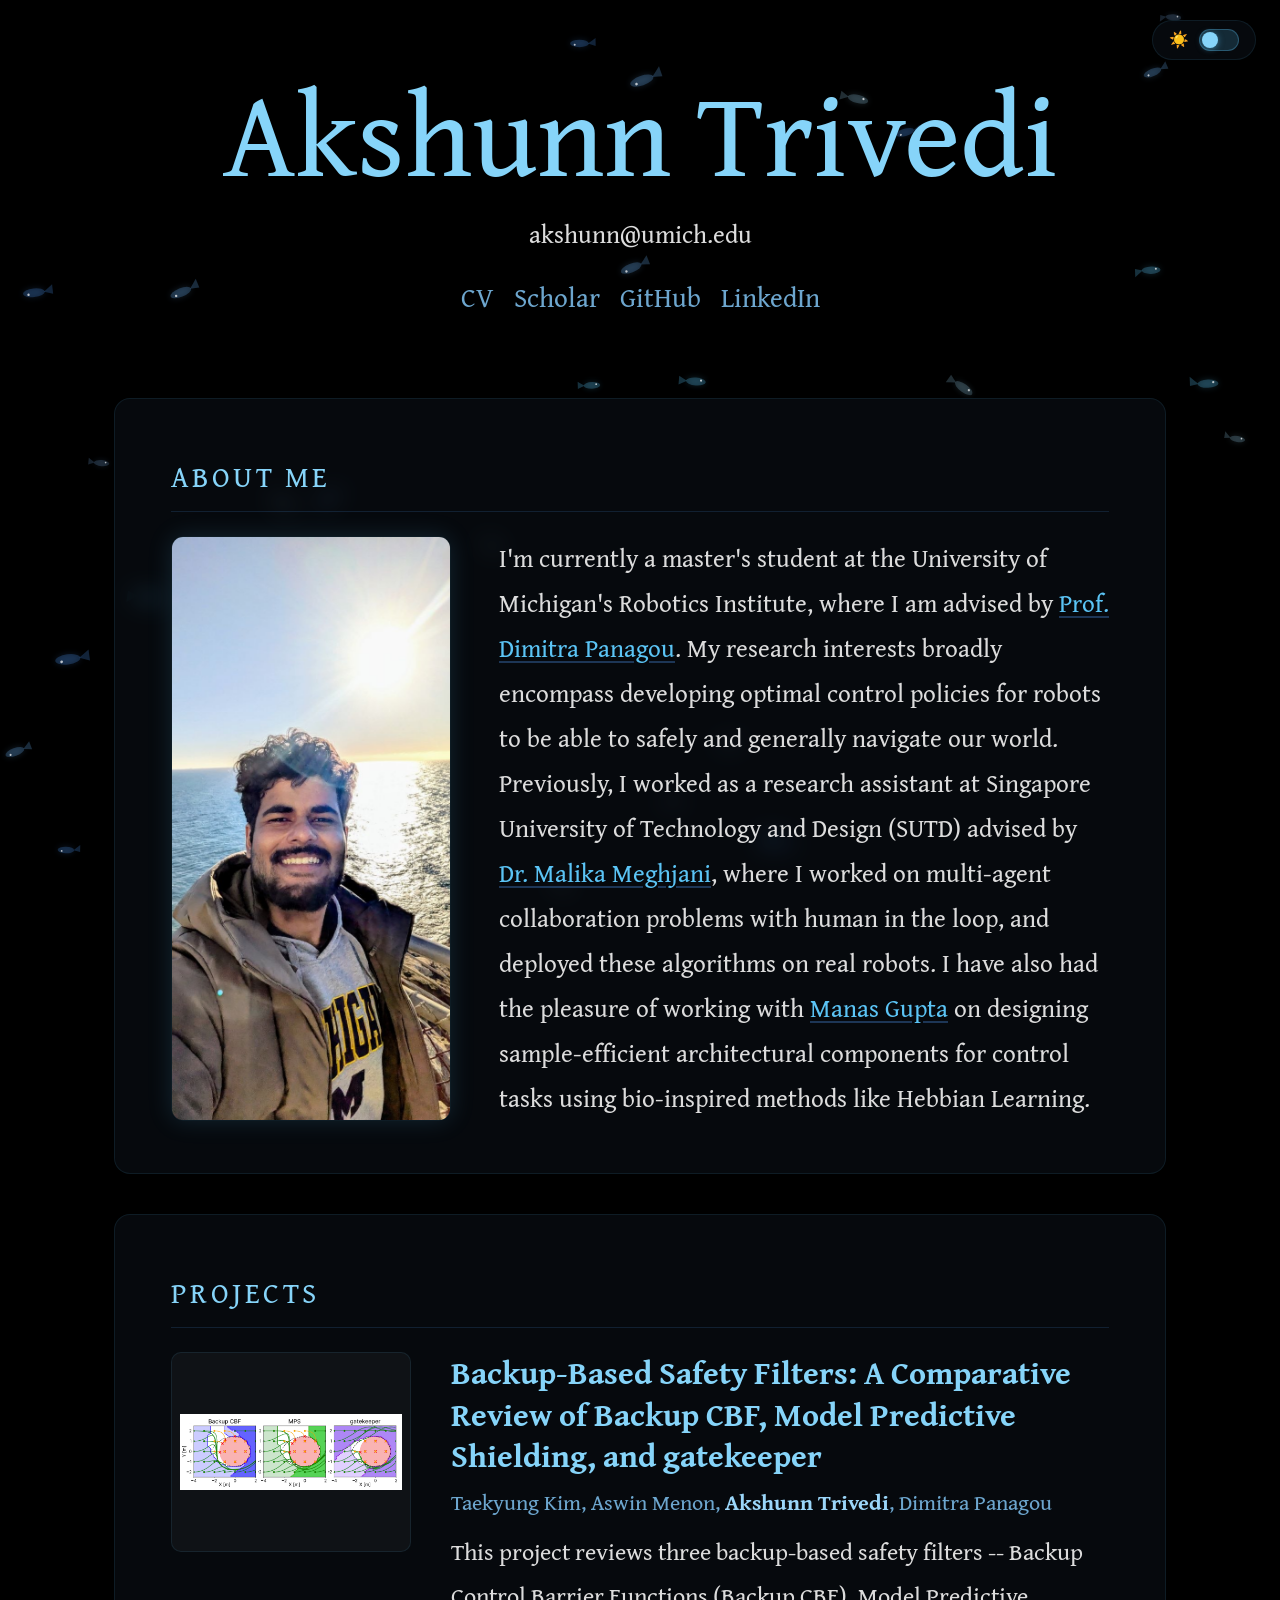
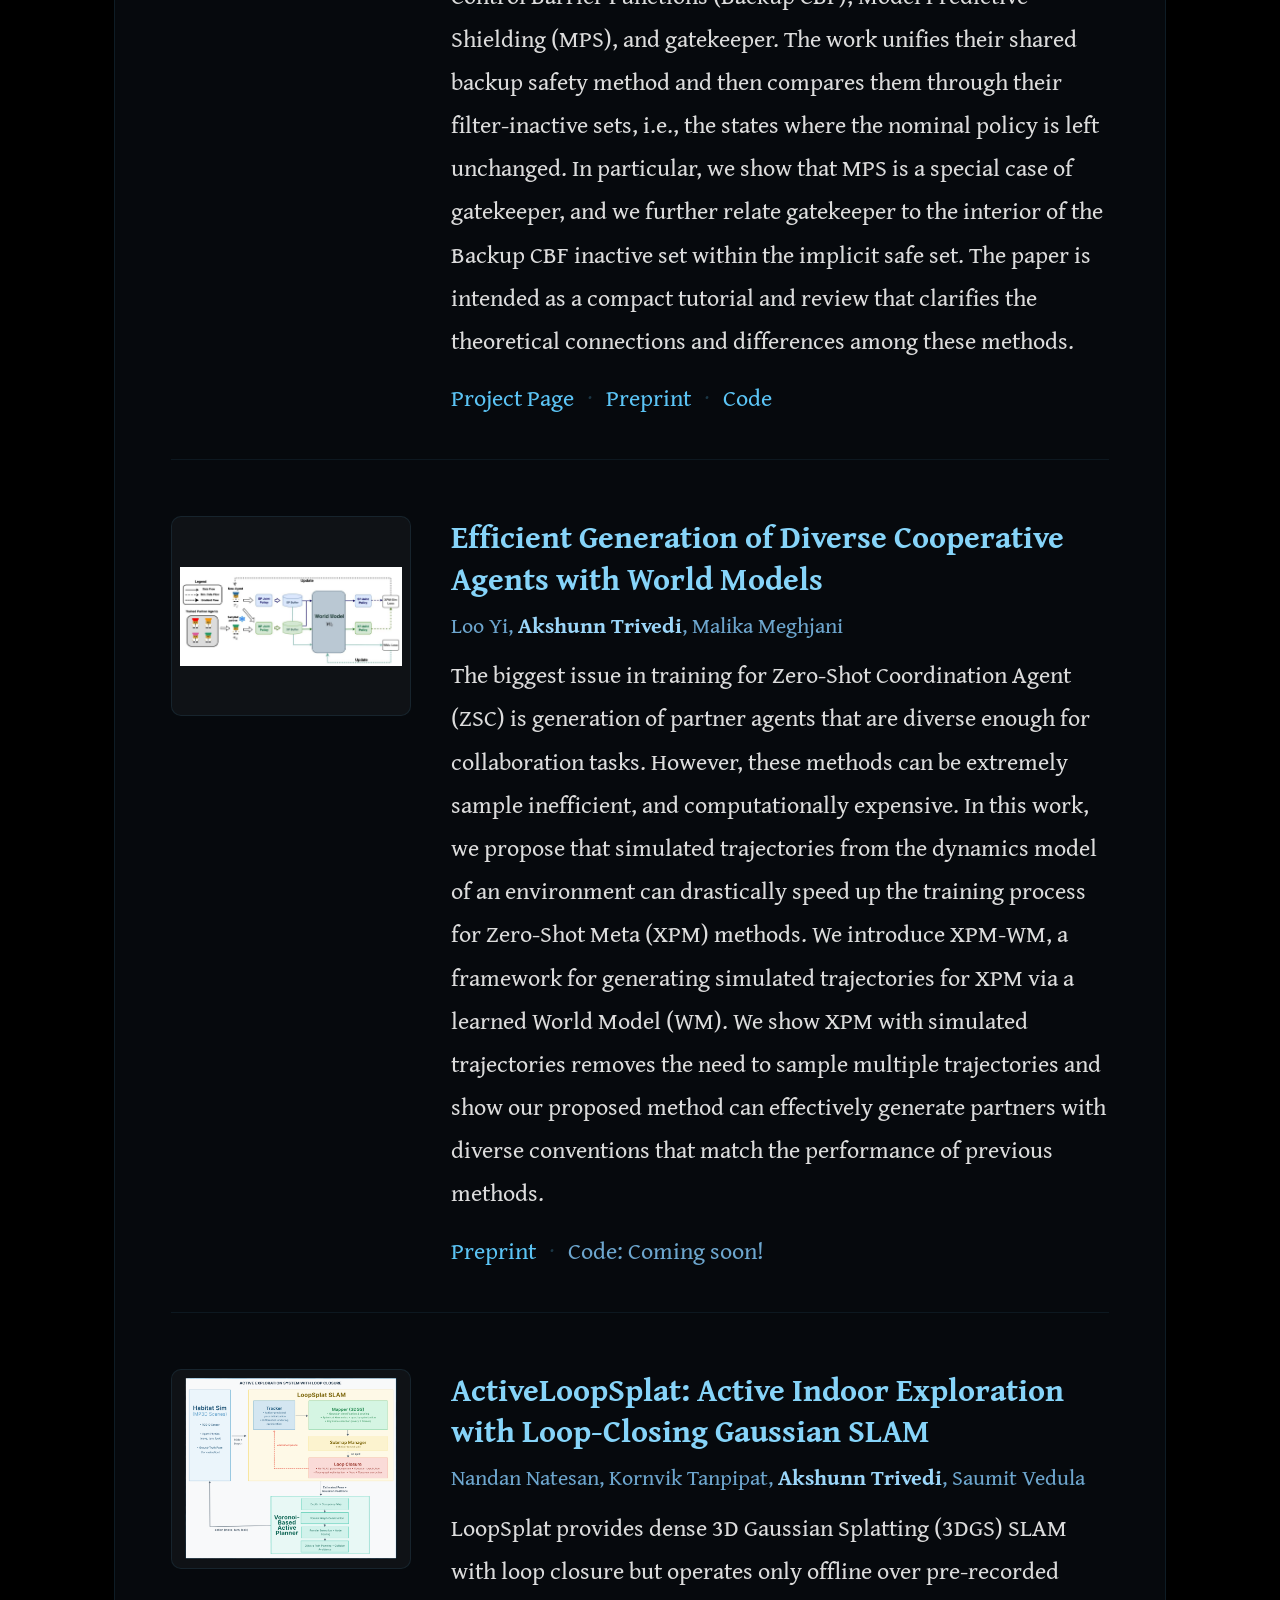
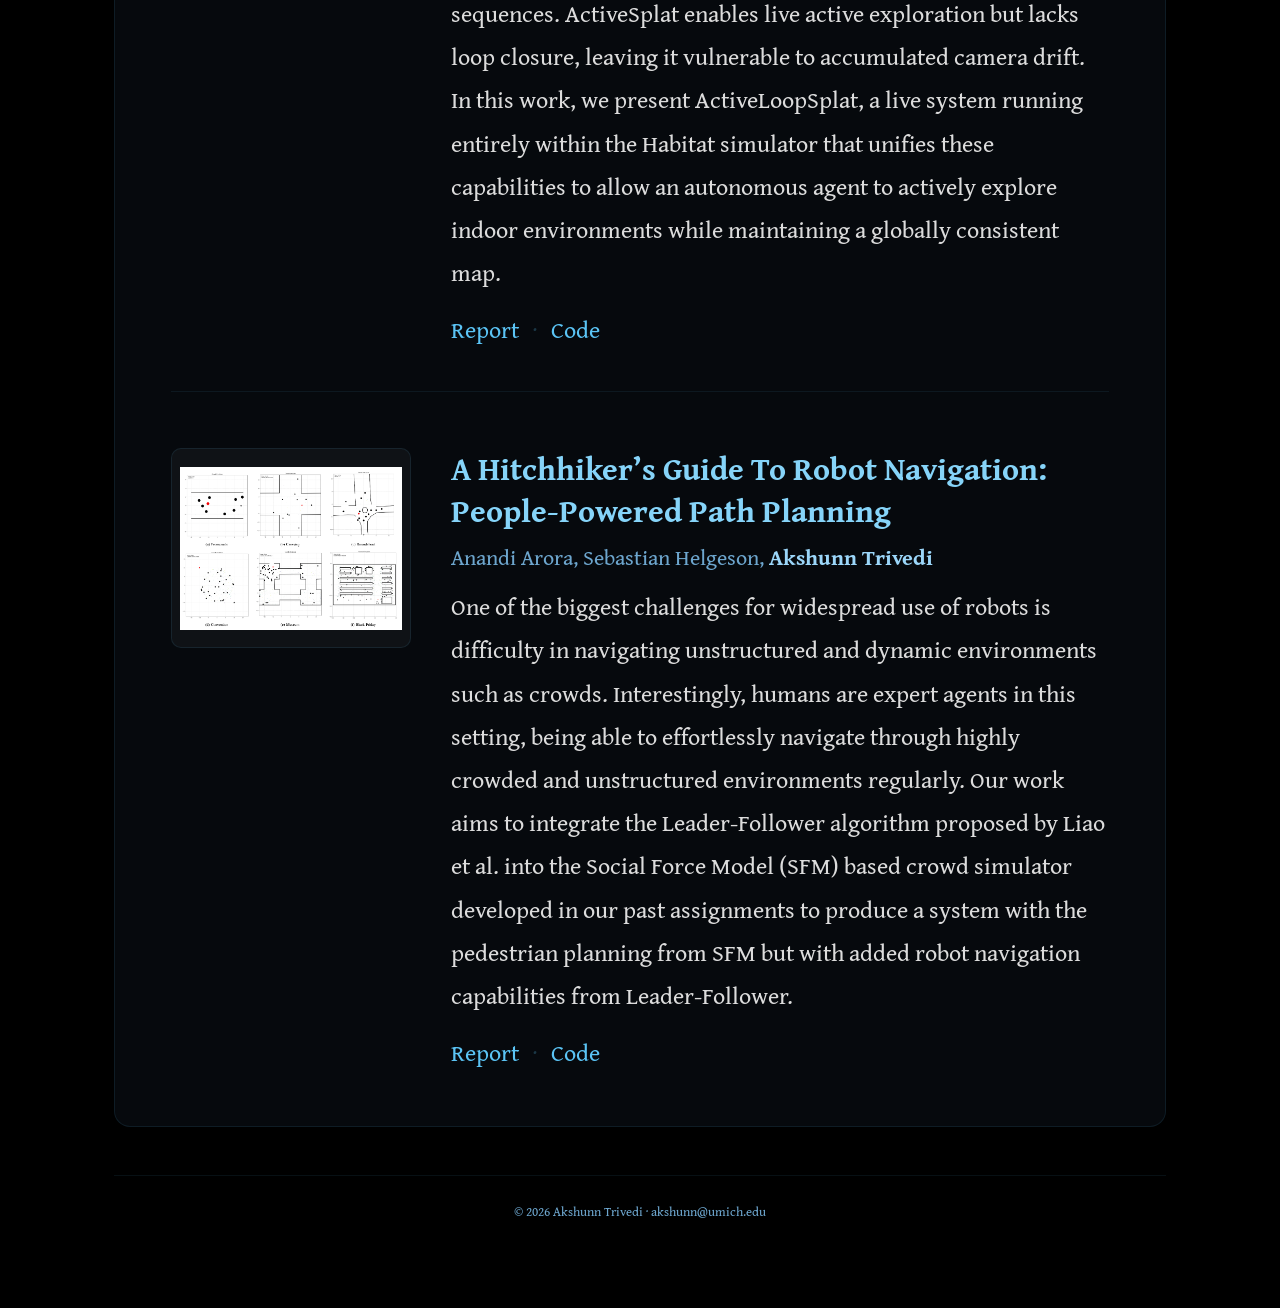
==== commit f4f528a1: "fix: fixing figure sizes" ====
--- a/index.html
+++ b/index.html
@@ -27,7 +27,7 @@
     <link rel="stylesheet" href="https://cdnjs.cloudflare.com/ajax/libs/font-awesome/6.4.0/css/all.min.css">
 
     <!-- Custom CSS Stylesheet -->
-    <link rel="stylesheet" href="style.css?v=1.8">
+    <link rel="stylesheet" href="style.css?v=2.0">
 </head>
 
 <body>
--- a/style.css
+++ b/style.css
@@ -26,11 +26,14 @@
    Light Mode Override — only bg & text flip, all blues stay identical
    ========================================================================== */
 body.light-mode {
-    --bg: #f4f1eb;              /* Warm cream — easier on eyes than pure white */
+    --bg: #f4f1eb;
+    /* Warm cream — easier on eyes than pure white */
     --card-bg: rgba(255, 252, 245, 0.80);
     --card-border: rgba(91, 196, 245, 0.18);
-    --text-primary: #1a1a2e;   /* Near-black for body text */
-    --text-secondary: #4a7fa8; /* Slightly deeper blue-gray for secondary text */
+    --text-primary: #1a1a2e;
+    /* Near-black for body text */
+    --text-secondary: #4a7fa8;
+    /* Slightly deeper blue-gray for secondary text */
     /* All accent / link blues intentionally unchanged */
 }
 
@@ -57,7 +60,7 @@
     padding: 8px 16px;
     backdrop-filter: blur(12px);
     -webkit-backdrop-filter: blur(12px);
-    box-shadow: 0 2px 16px rgba(0,0,0,0.18);
+    box-shadow: 0 2px 16px rgba(0, 0, 0, 0.18);
     transition: background 0.3s ease, border-color 0.3s ease, box-shadow 0.3s ease;
     user-select: none;
 }
@@ -256,17 +259,24 @@
 .bio-content {
     display: flex;
     gap: 48px;
-    align-items: flex-start;
+    align-items: stretch;
+    /* Photo column grows to match text height */
 }
 
 .bio-photo {
     flex-shrink: 0;
     width: 280px;
+    /* height is determined by the text column via align-items: stretch */
 }
 
 .bio-photo img {
     width: 100%;
-    height: auto;
+    height: 100%;
+    /* Fill the full stretched height */
+    object-fit: cover;
+    /* Portrait crop — face stays centered */
+    object-position: center top;
+    /* Bias toward face/top of image */
     border-radius: 12px;
     border: 1px solid var(--card-border);
     box-shadow: 0 0 24px rgba(91, 196, 245, 0.15);
@@ -352,21 +362,24 @@
 .project-media {
     flex-shrink: 0;
     width: 240px;
-    height: 160px;
+    height: 200px;
     border-radius: 10px;
     overflow: hidden;
     border: 1px solid var(--card-border);
-    background: rgba(91, 196, 245, 0.02);
+    background: rgba(255, 255, 255, 0.04);
     display: flex;
     align-items: center;
     justify-content: center;
+    padding: 8px;
 }
 
 .project-media img,
 .project-media video {
     width: 100%;
     height: 100%;
-    object-fit: cover;
+    object-fit: contain;
+    /* Never crop — show full figure */
+    border-radius: 4px;
 }
 
 .project-media-placeholder {
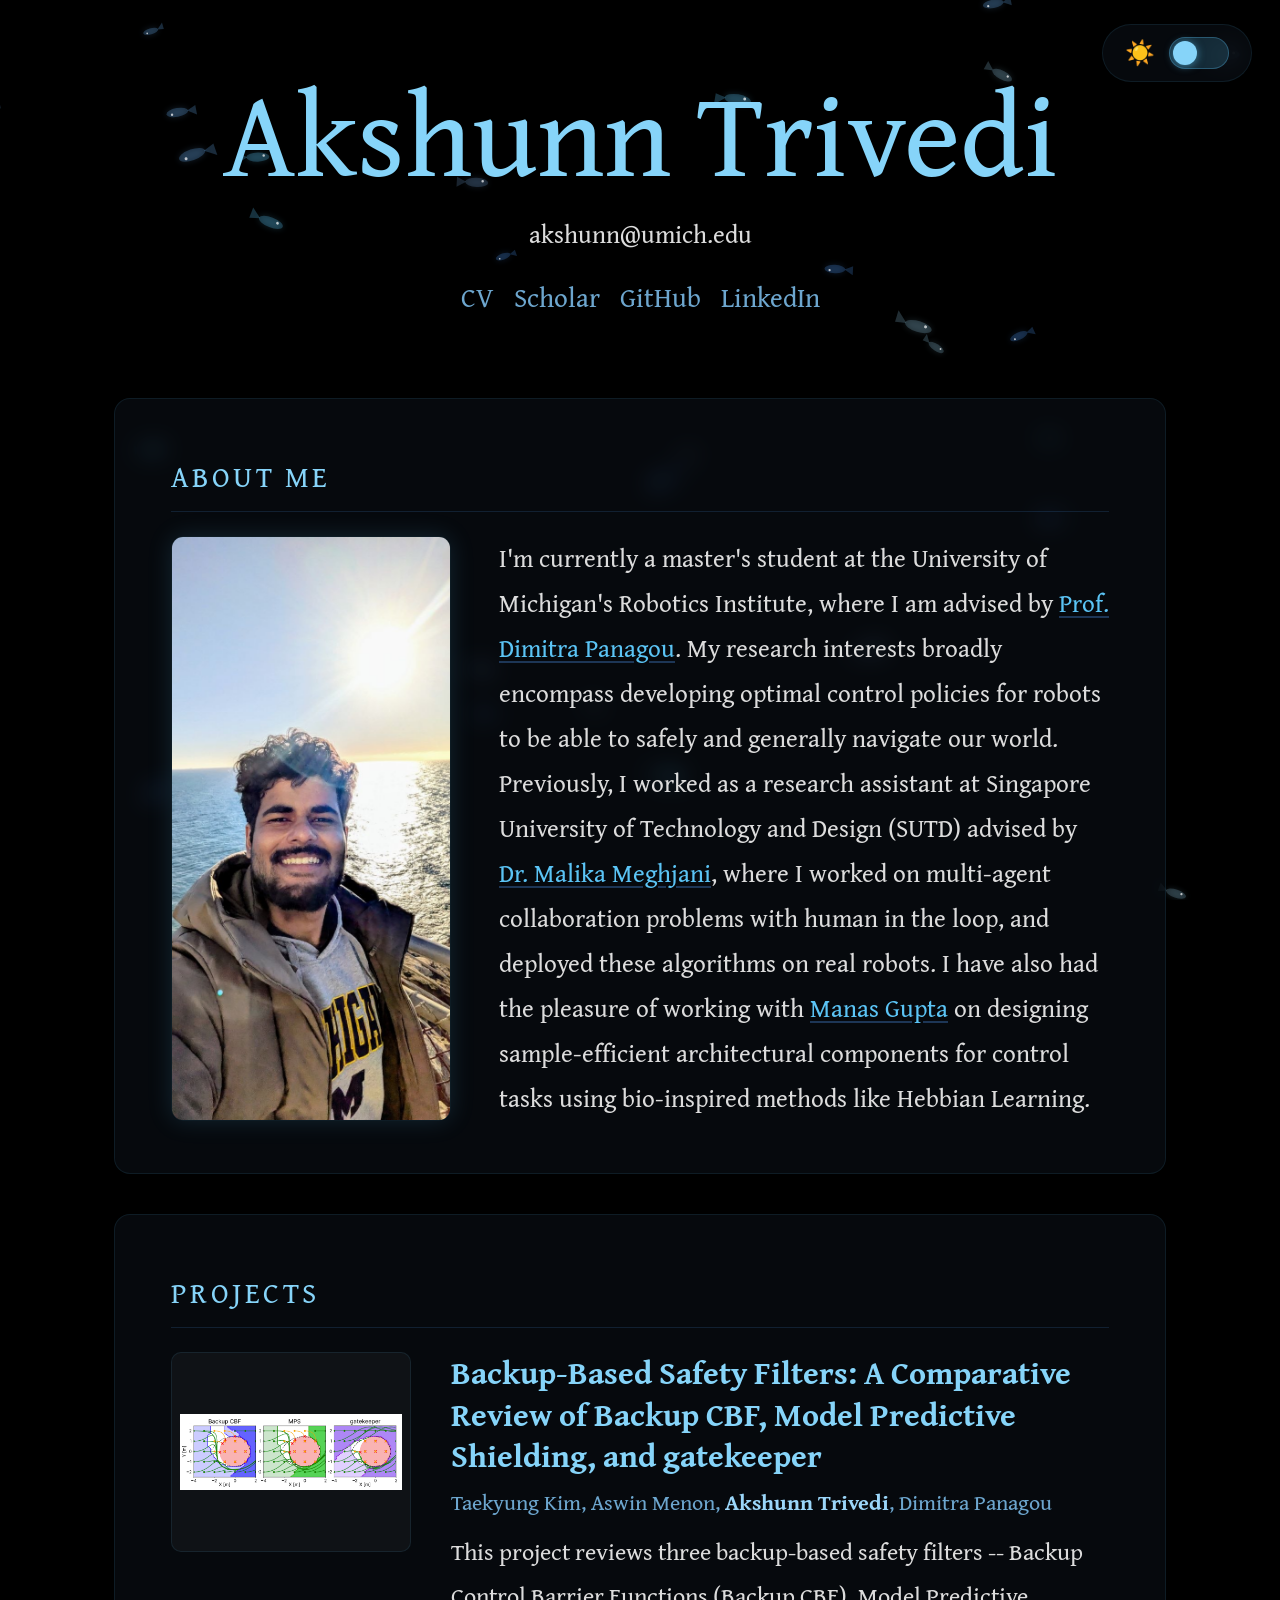
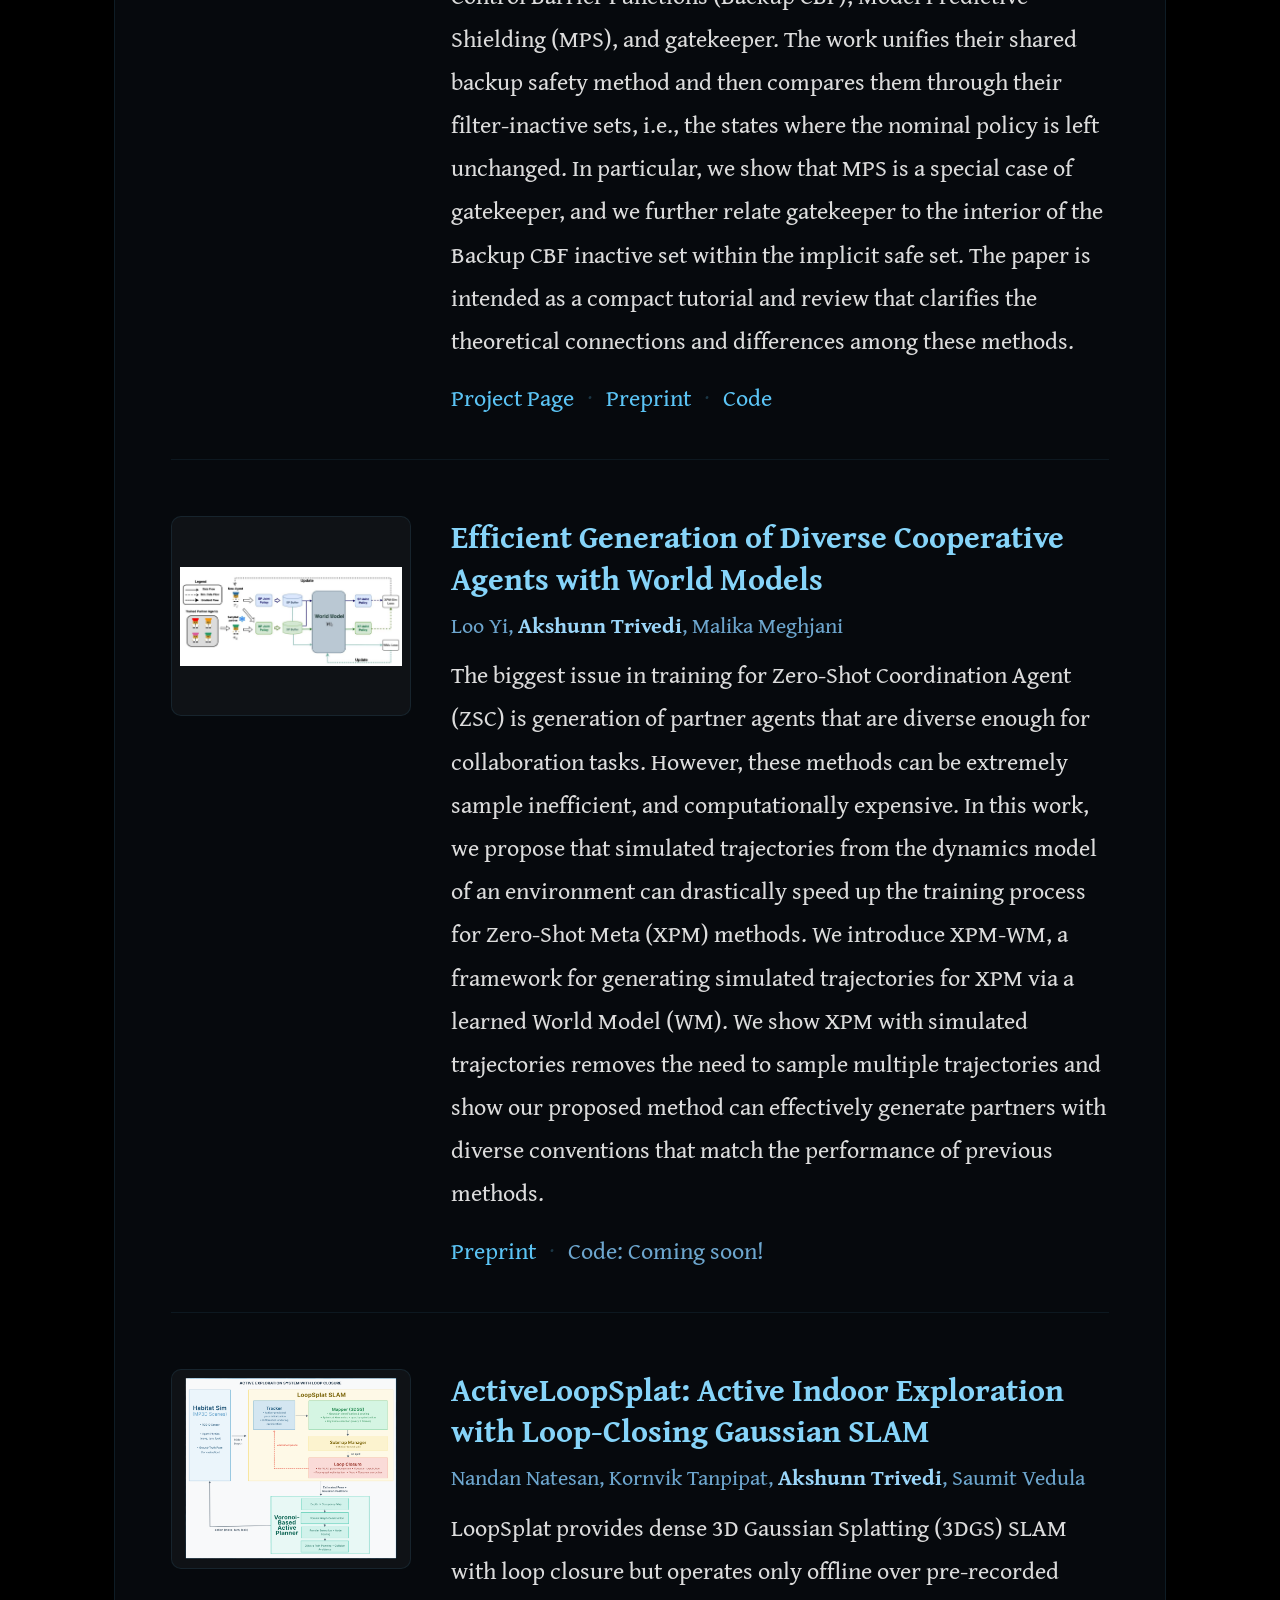
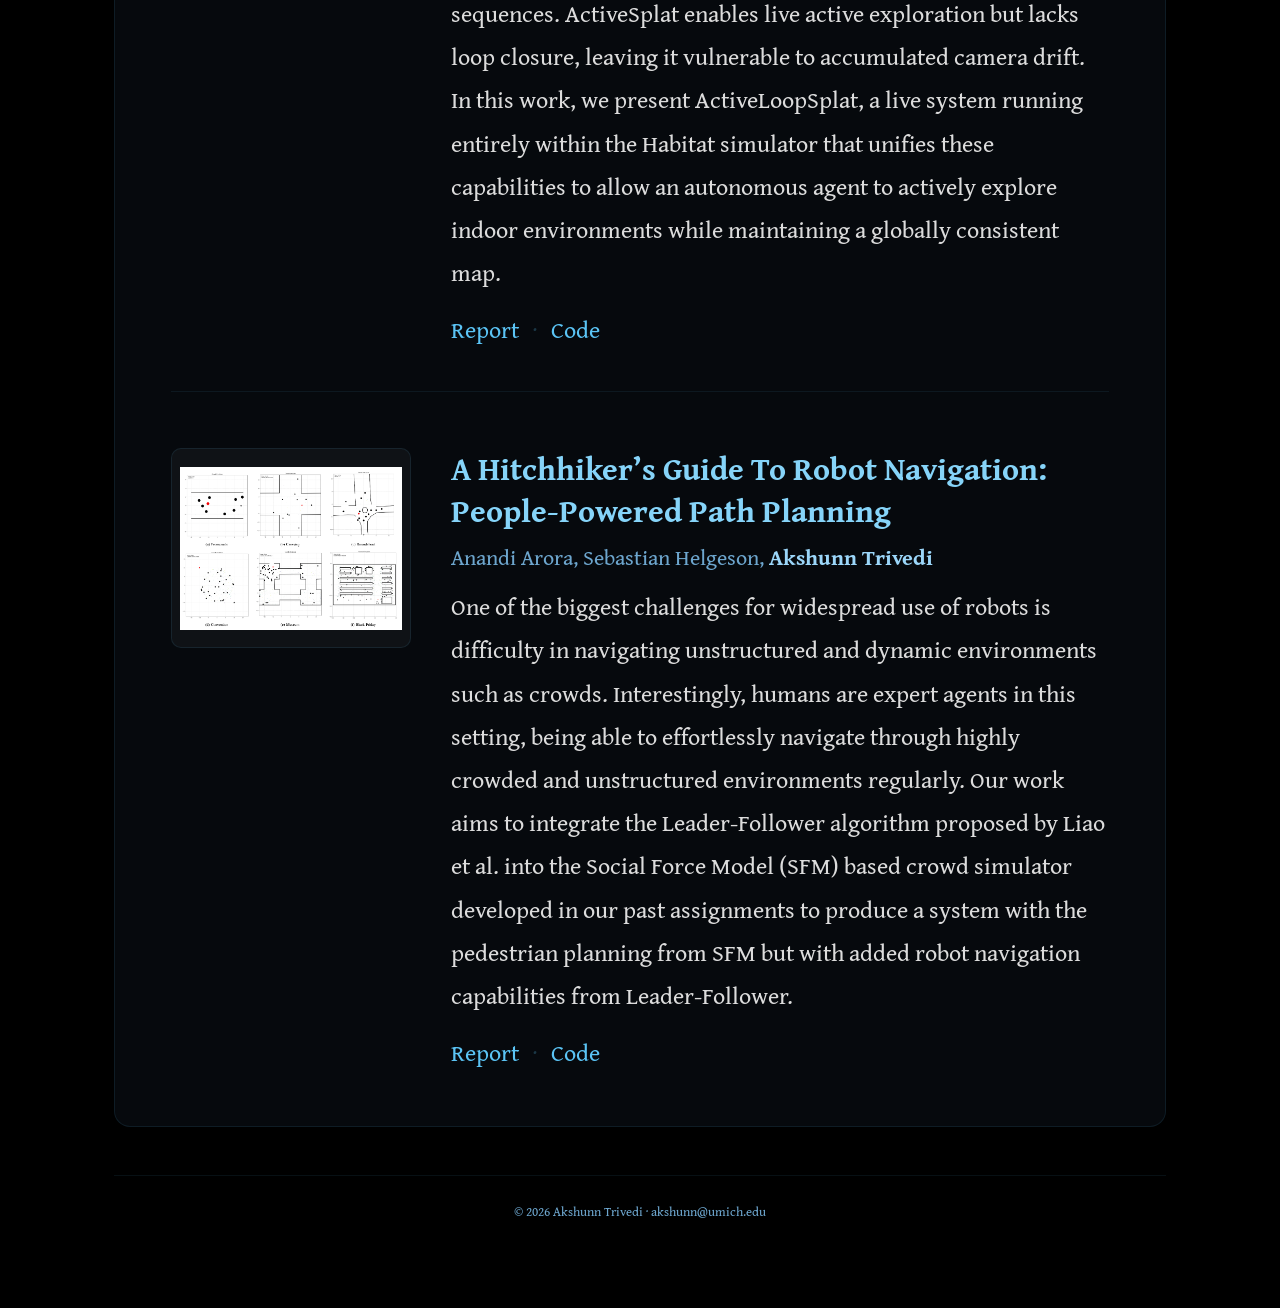
==== commit ae23c220: "fix: increased the size of toggle button" ====
--- a/index.html
+++ b/index.html
@@ -27,7 +27,7 @@
     <link rel="stylesheet" href="https://cdnjs.cloudflare.com/ajax/libs/font-awesome/6.4.0/css/all.min.css">
 
     <!-- Custom CSS Stylesheet -->
-    <link rel="stylesheet" href="style.css?v=2.0">
+    <link rel="stylesheet" href="style.css?v=2.1">
 </head>
 
 <body>
--- a/style.css
+++ b/style.css
@@ -47,17 +47,17 @@
    ========================================================================== */
 #theme-toggle {
     position: fixed;
-    top: 20px;
-    right: 24px;
+    top: 24px;
+    right: 28px;
     z-index: 100;
     display: flex;
     align-items: center;
-    gap: 10px;
+    gap: 14px;
     cursor: pointer;
     background: var(--card-bg);
     border: 1px solid var(--card-border);
-    border-radius: 40px;
-    padding: 8px 16px;
+    border-radius: 50px;
+    padding: 12px 22px;
     backdrop-filter: blur(12px);
     -webkit-backdrop-filter: blur(12px);
     box-shadow: 0 2px 16px rgba(0, 0, 0, 0.18);
@@ -72,9 +72,9 @@
 
 /* The pill track */
 .toggle-track {
-    width: 40px;
-    height: 22px;
-    border-radius: 11px;
+    width: 60px;
+    height: 32px;
+    border-radius: 16px;
     background: rgba(91, 196, 245, 0.18);
     border: 1px solid rgba(91, 196, 245, 0.3);
     position: relative;
@@ -89,23 +89,23 @@
 /* The sliding thumb */
 .toggle-thumb {
     position: absolute;
-    top: 2px;
-    left: 2px;
-    width: 16px;
-    height: 16px;
+    top: 3px;
+    left: 3px;
+    width: 24px;
+    height: 24px;
     border-radius: 50%;
     background: var(--accent);
-    box-shadow: 0 1px 6px rgba(91, 196, 245, 0.5);
+    box-shadow: 0 1px 8px rgba(91, 196, 245, 0.6);
     transition: transform 0.25s cubic-bezier(0.34, 1.56, 0.64, 1);
 }
 
 body.light-mode .toggle-thumb {
-    transform: translateX(18px);
+    transform: translateX(28px);
 }
 
 /* The sun/moon icon label */
 .toggle-icon {
-    font-size: 16px;
+    font-size: 24px;
     line-height: 1;
     transition: opacity 0.2s ease;
 }
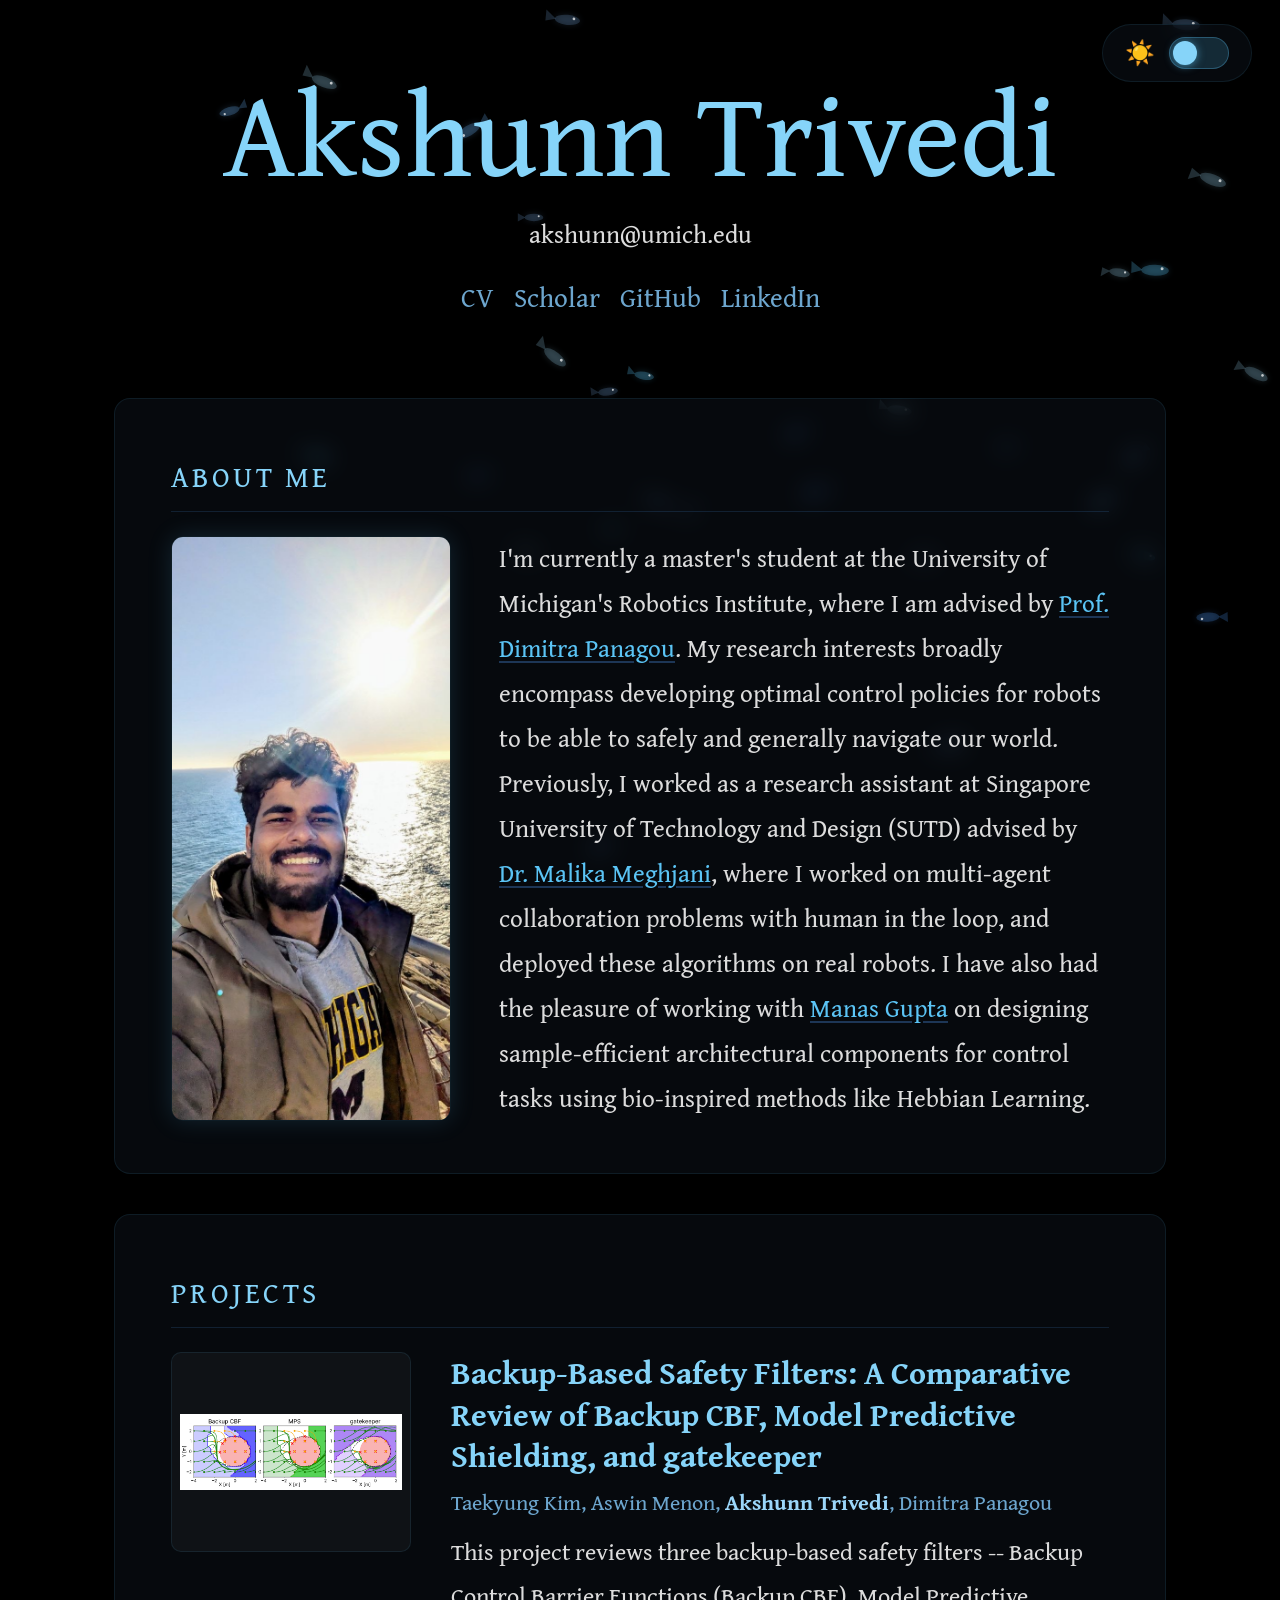
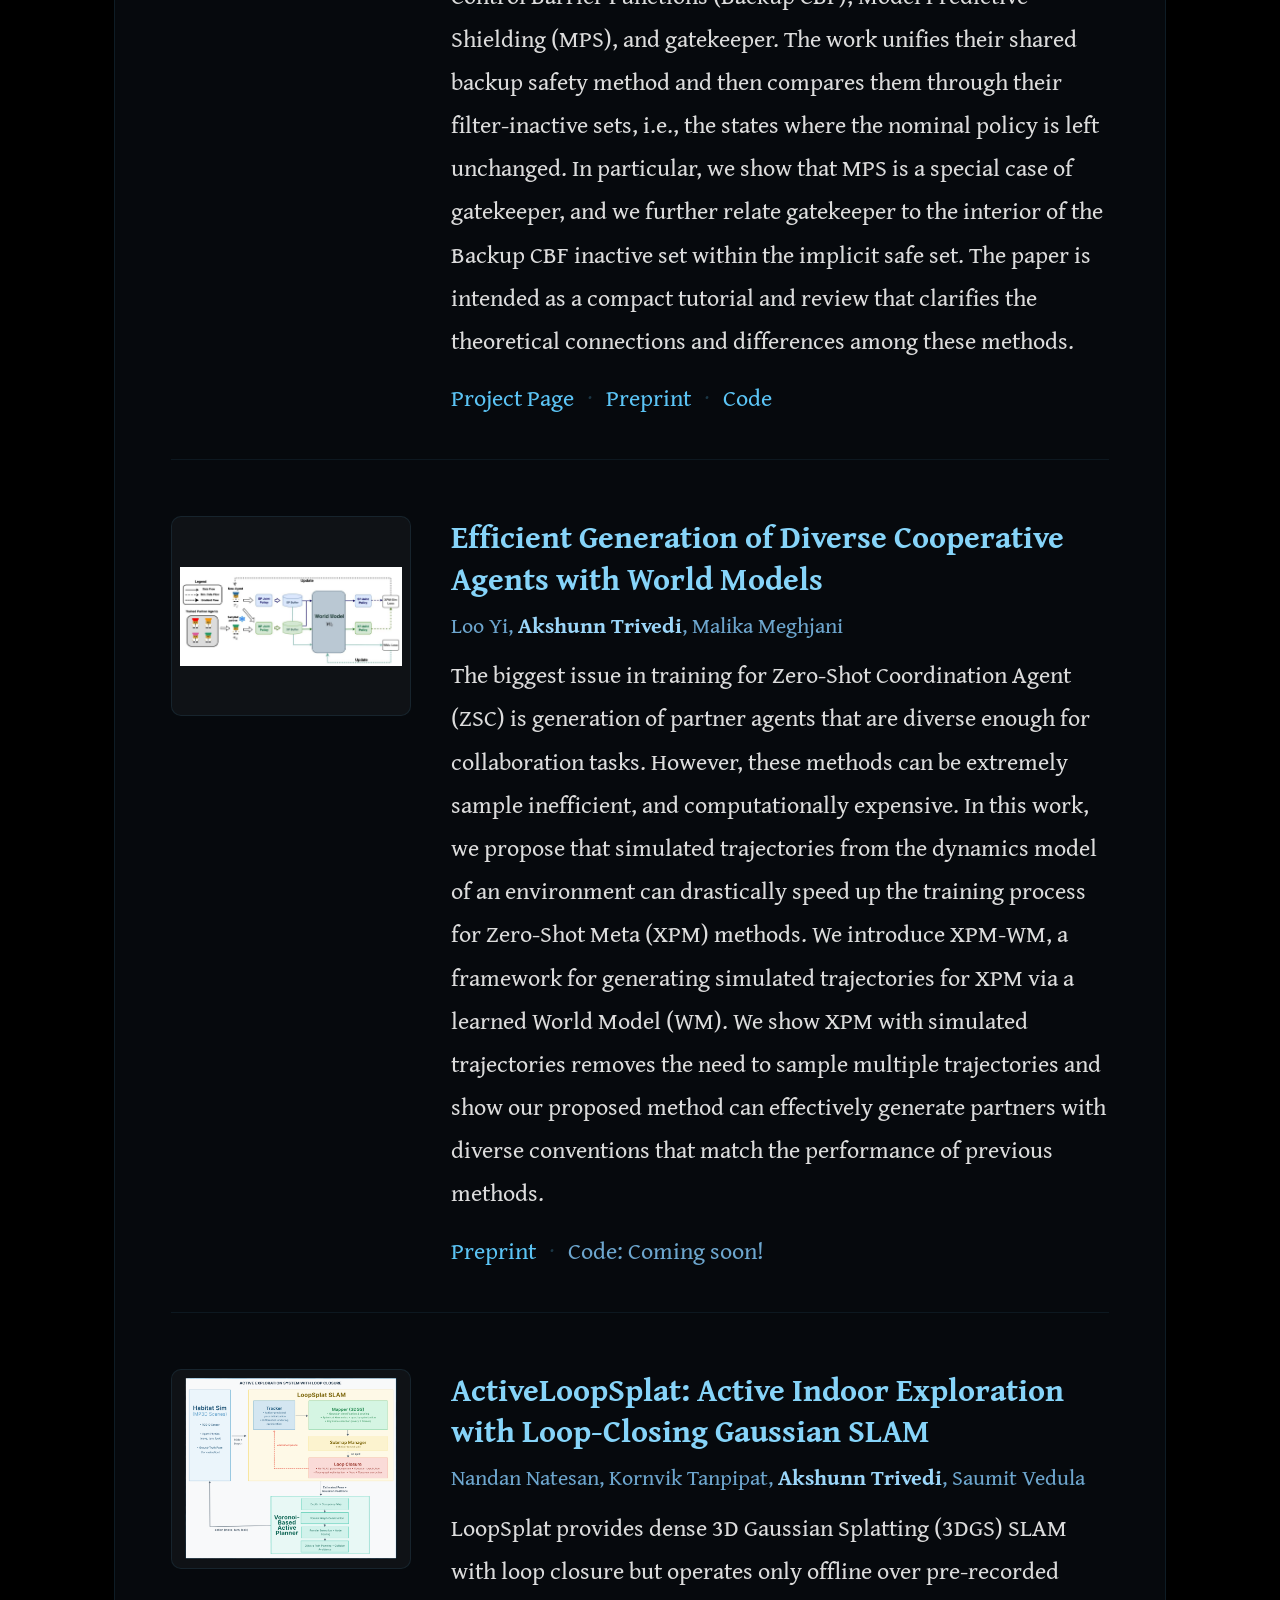
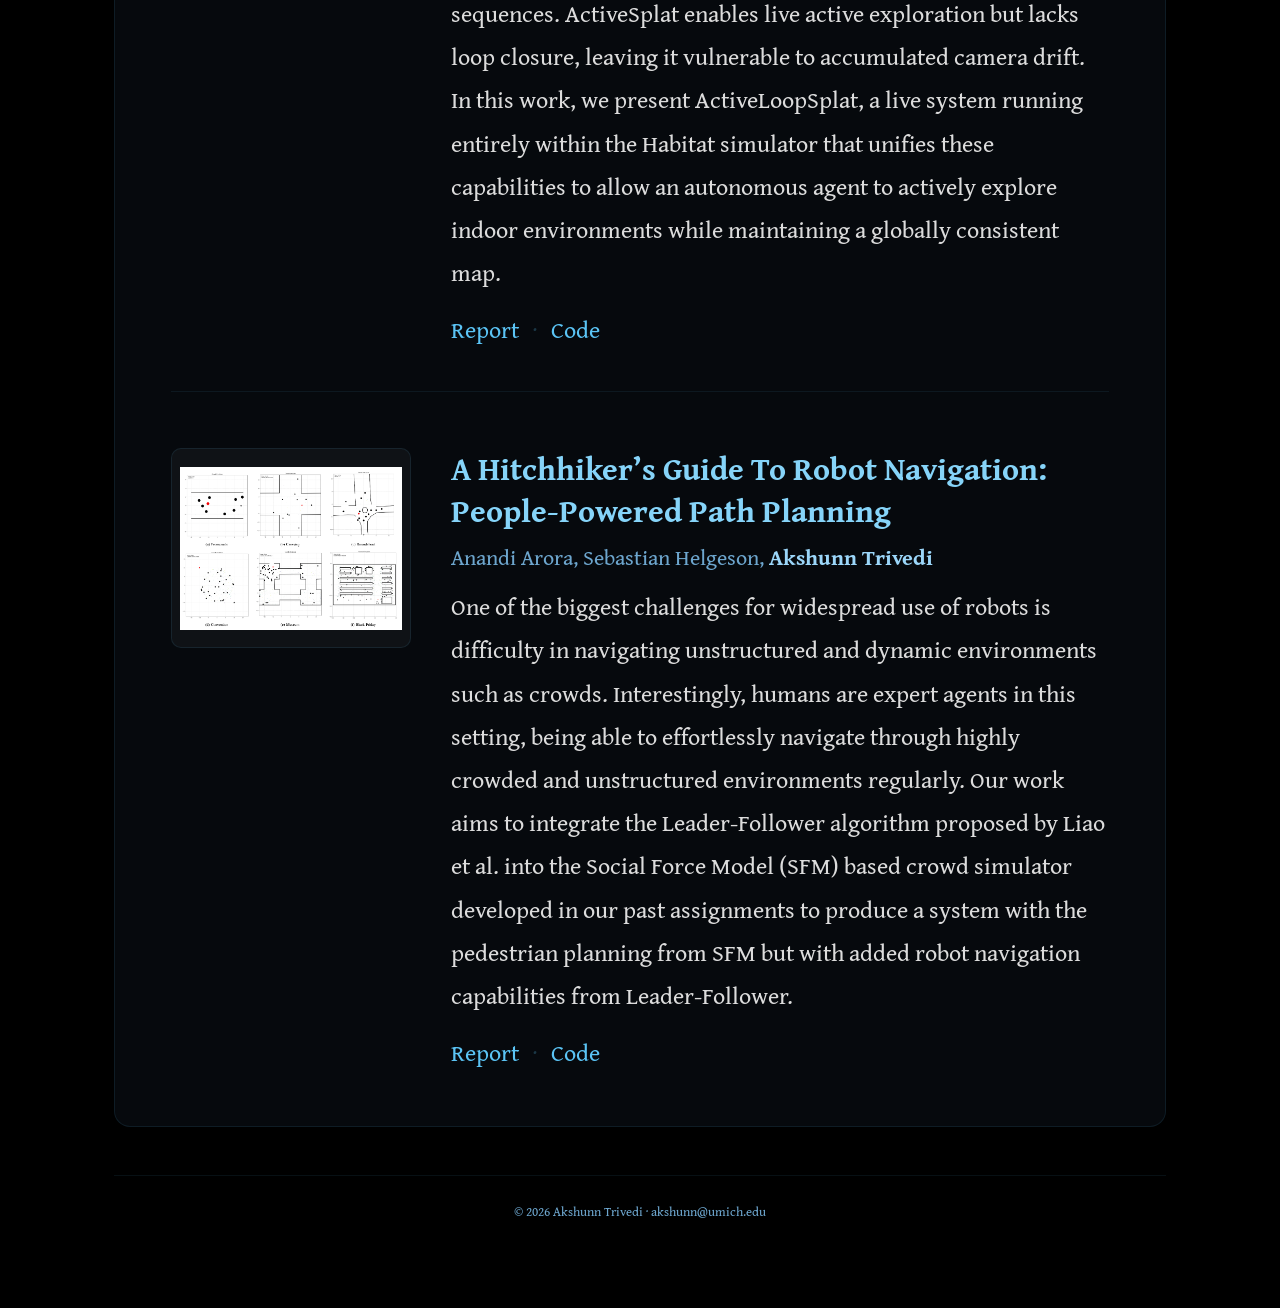
==== commit e8c2f3a0: "seo: add sitemap.xml and robots meta" ====
--- a/index.html
+++ b/index.html
@@ -11,6 +11,8 @@
         content="Personal website of Akshunn Trivedi, MS Robotics student at University of Michigan. Research in robust and generalizable robot control">
     <meta name="author" content="Akshunn Trivedi">
     <link rel="canonical" href="https://triakshunn.github.io/">
+    <link rel="sitemap" type="application/xml" href="/sitemap.xml">
+    <meta name="robots" content="index, follow">
     <meta property="og:title" content="Akshunn Trivedi — Robotics Developer">
     <meta property="og:description" content="MS Robotics, University of Michigan.">
     <meta property="og:url" content="https://triakshunn.github.io/">
@@ -253,4 +255,5 @@
         });
     </script>
 </body>
+
 </html>
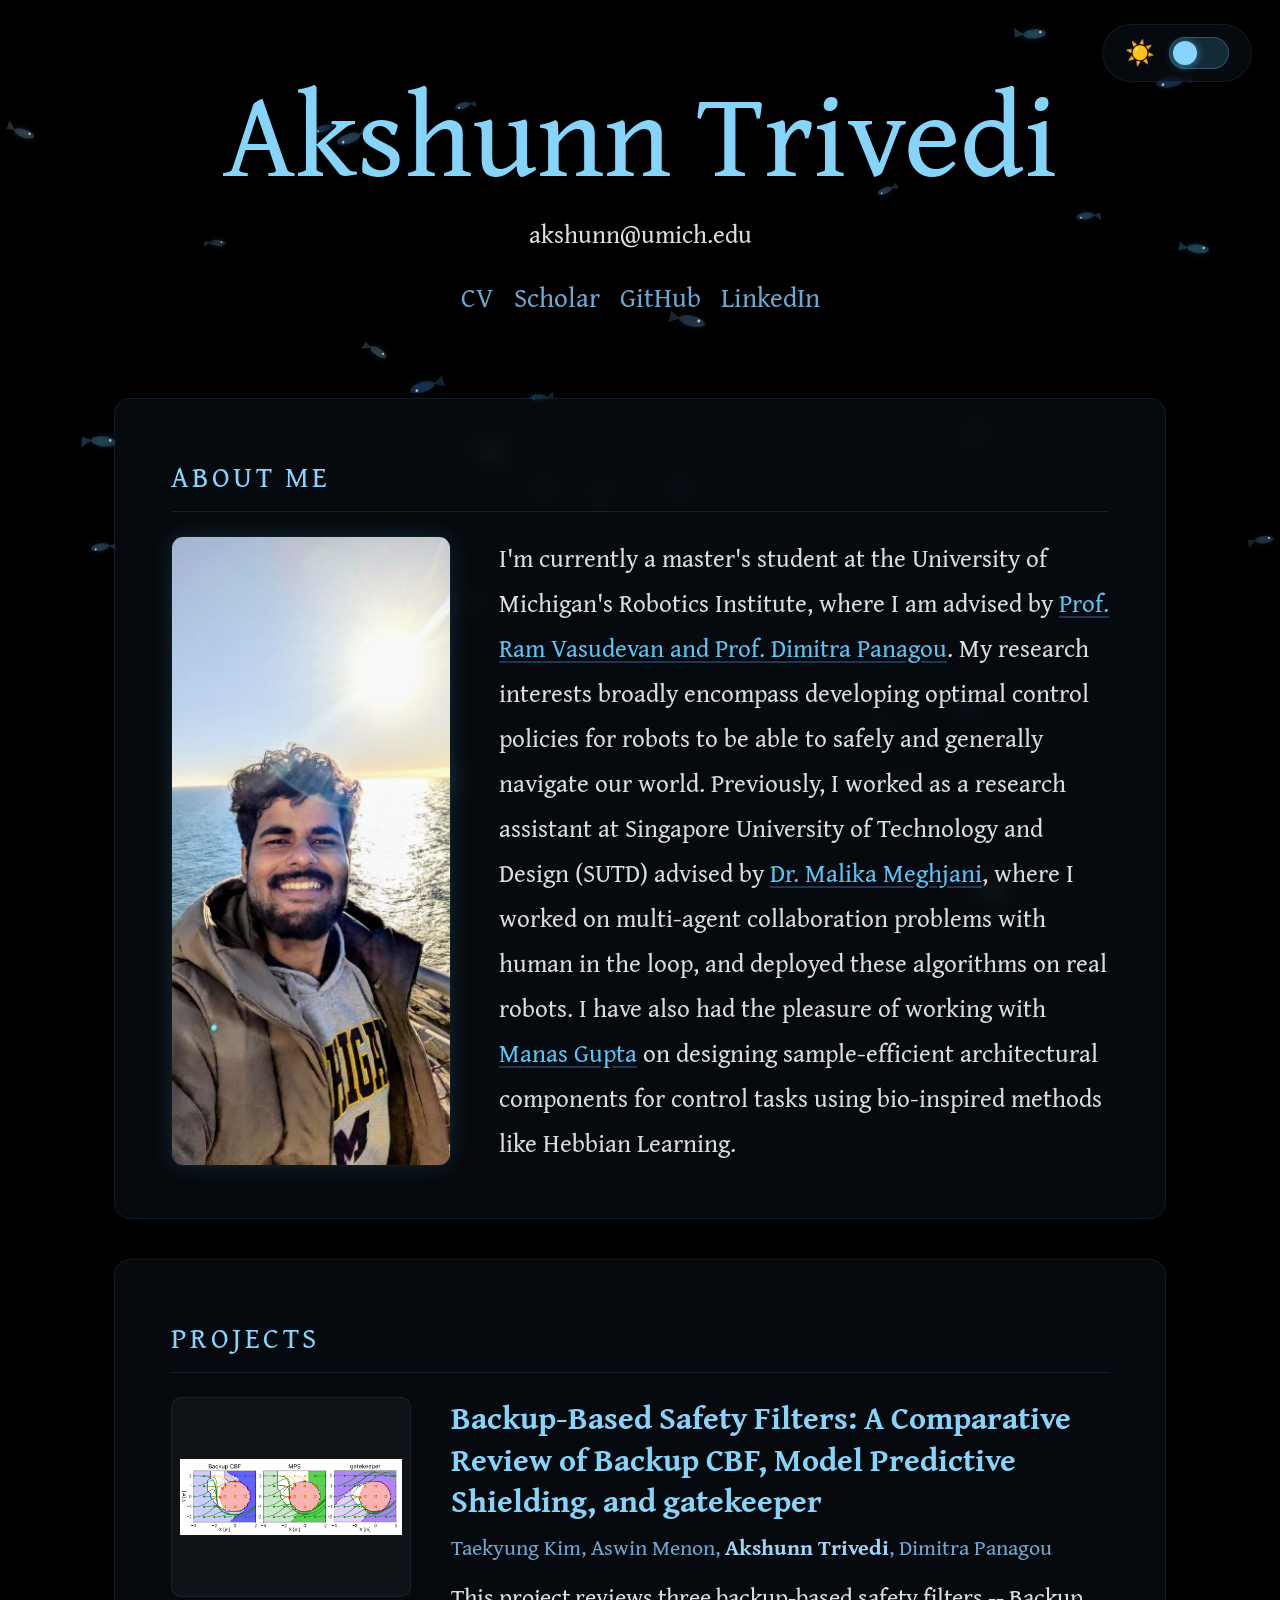
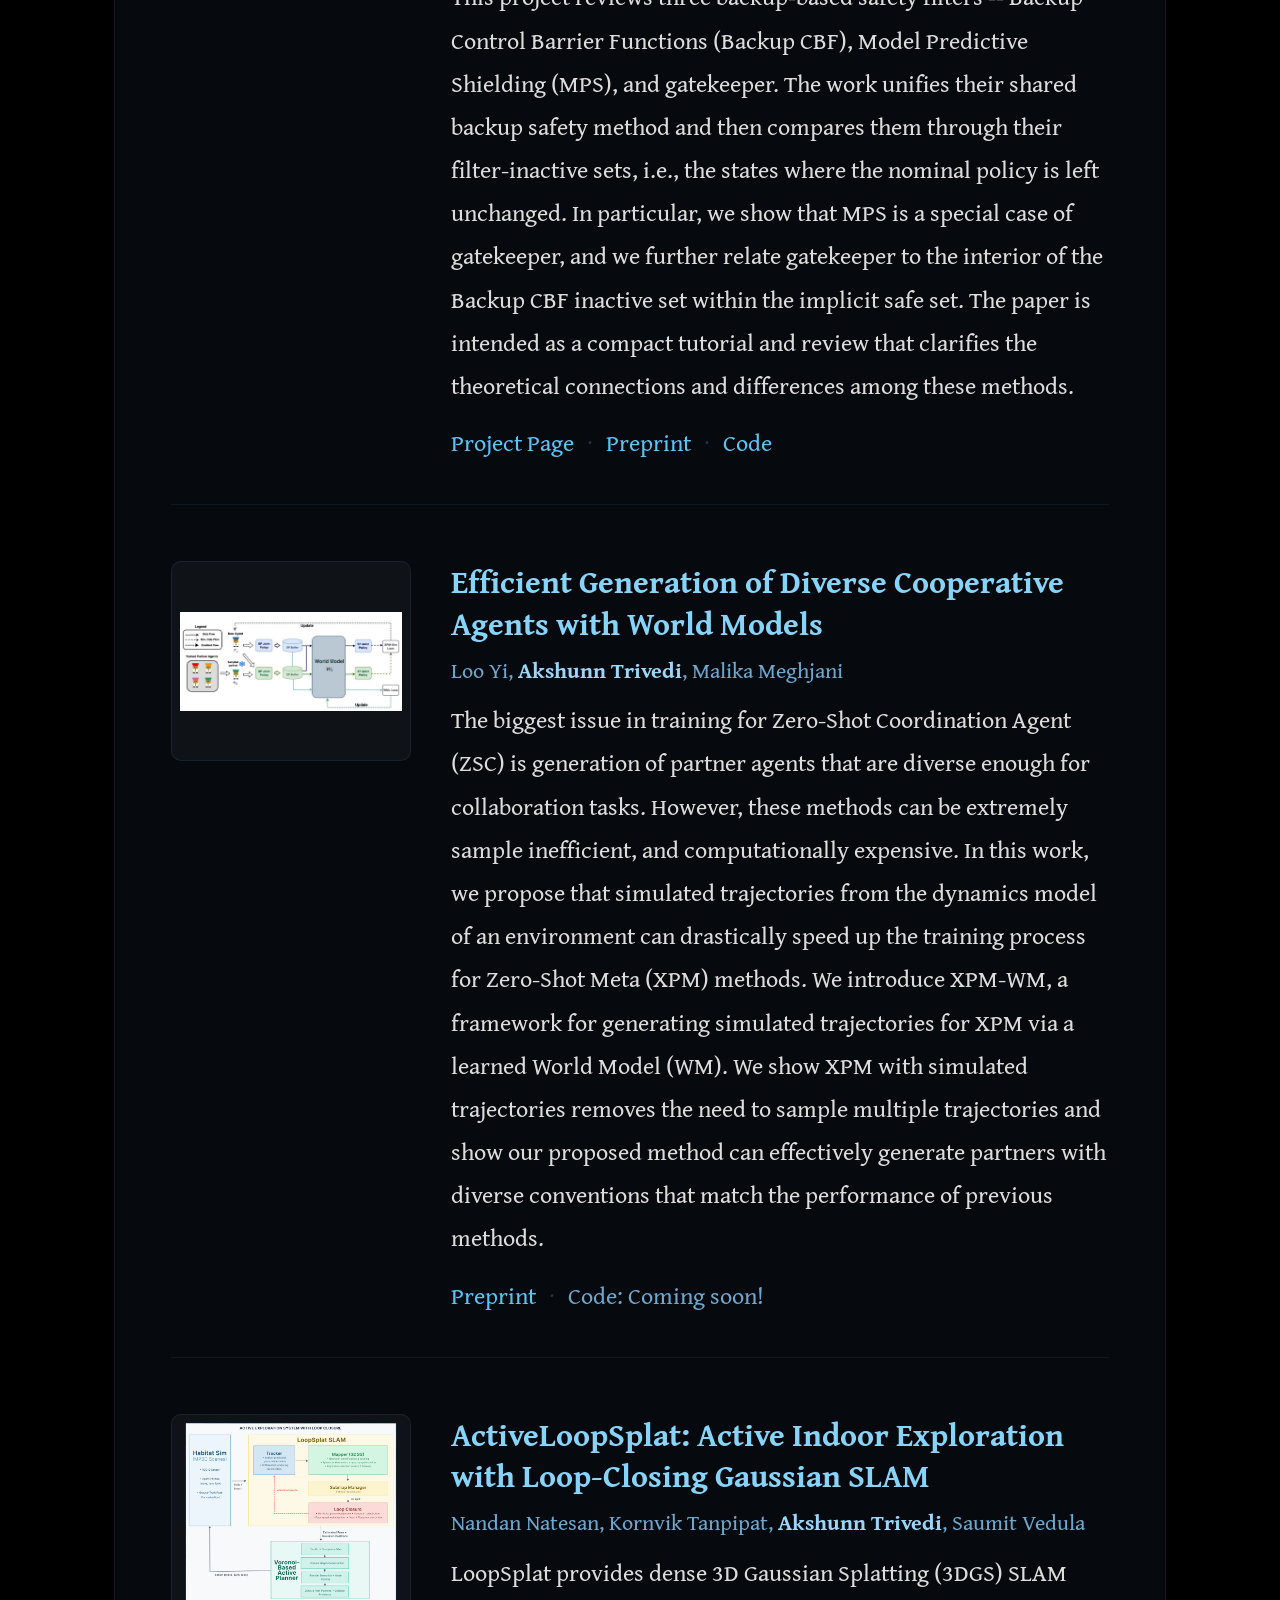
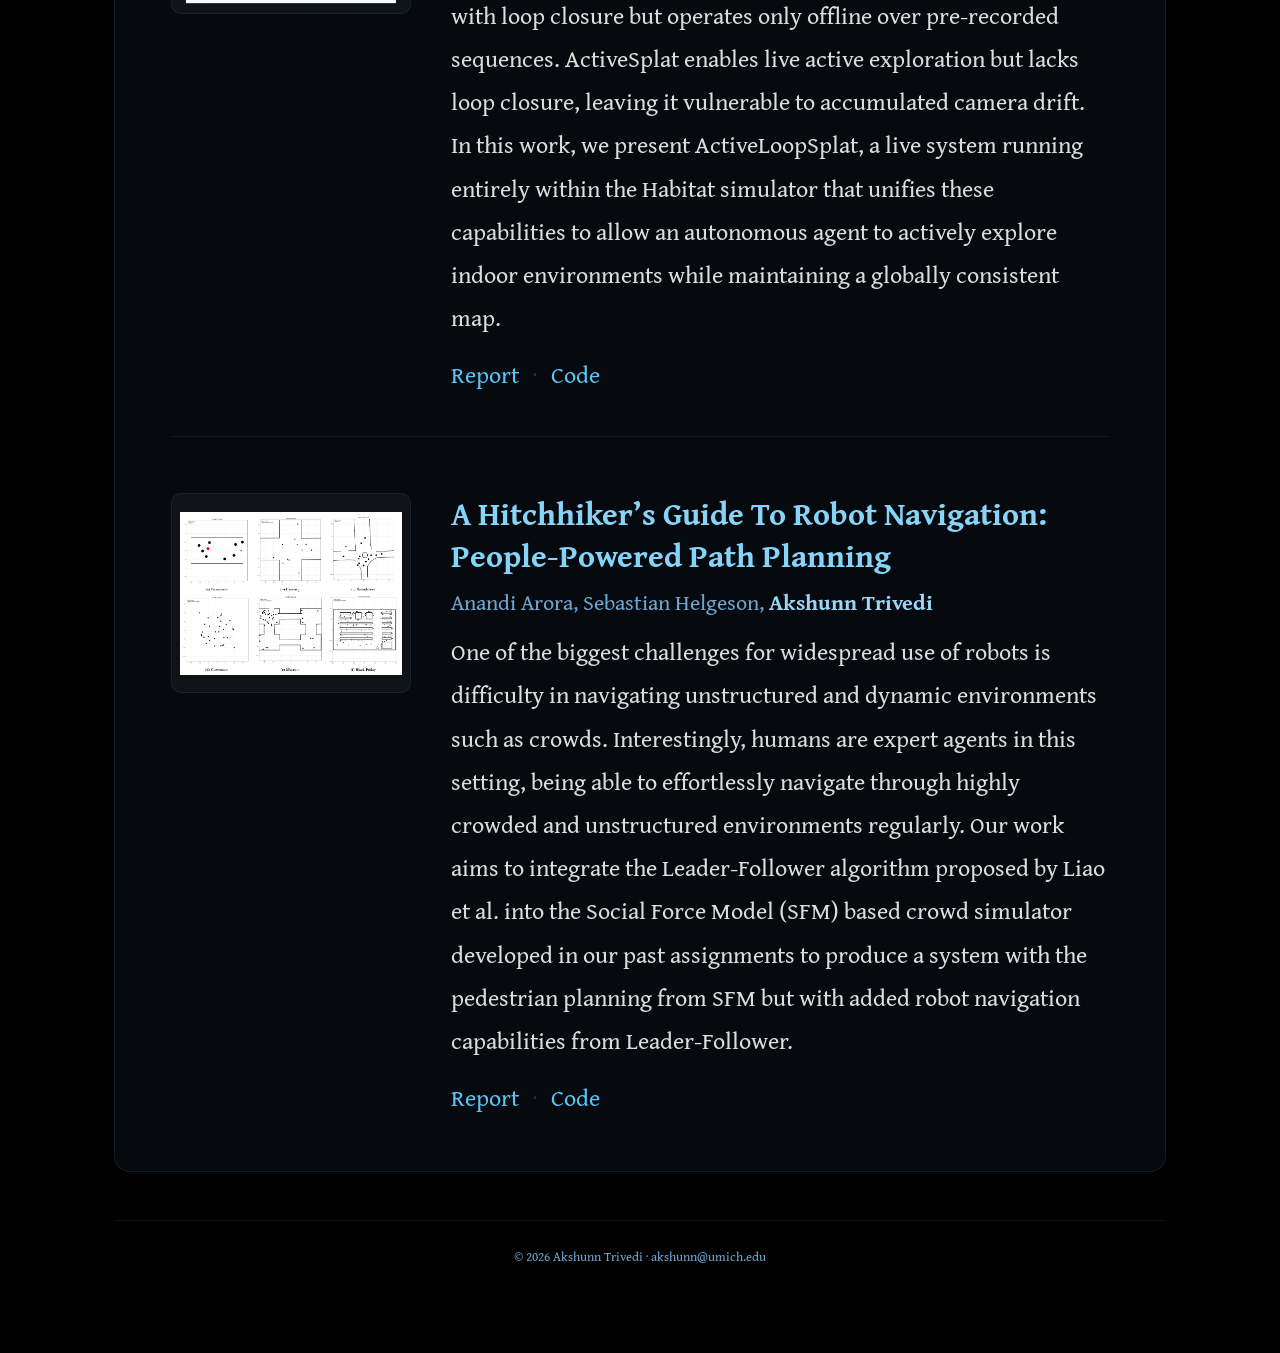
==== commit 4d95c65f: "Update advisor information in bio section" ====
--- a/index.html
+++ b/index.html
@@ -80,7 +80,7 @@
                     <div class="bio-text">
                         <p>
                             I'm currently a master's student at the University of Michigan's Robotics Institute, where I
-                            am advised by <a href="https://websites.umich.edu/~dpanagou/" target="_blank">Prof. Dimitra
+                            am advised by <a href="https://websites.umich.edu/~dpanagou/" target="_blank">Prof. Ram Vasudevan and Prof. Dimitra
                                 Panagou</a>.
                             My research interests broadly encompass developing optimal control policies for robots to be
                             able to safely and generally navigate our world. Previously, I worked as a research
@@ -256,4 +256,4 @@
     </script>
 </body>
 
-</html>+</html>
